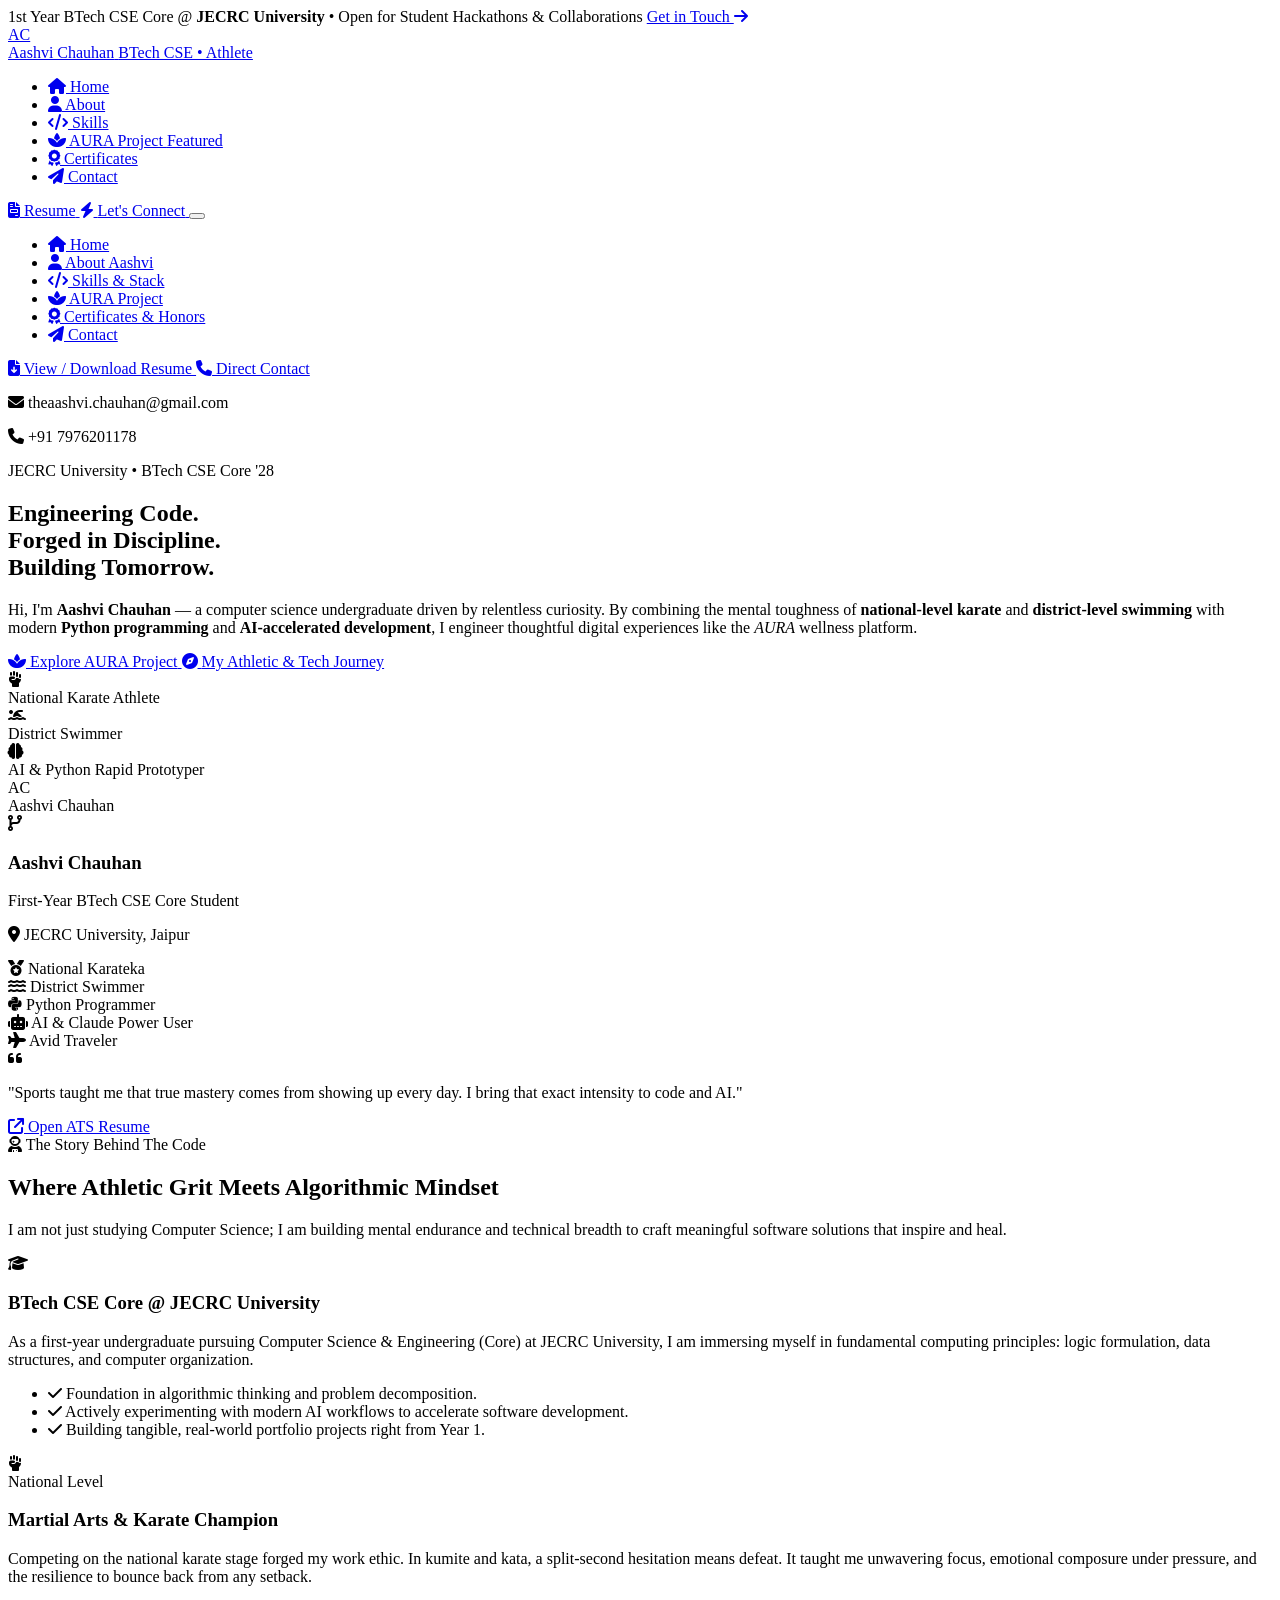
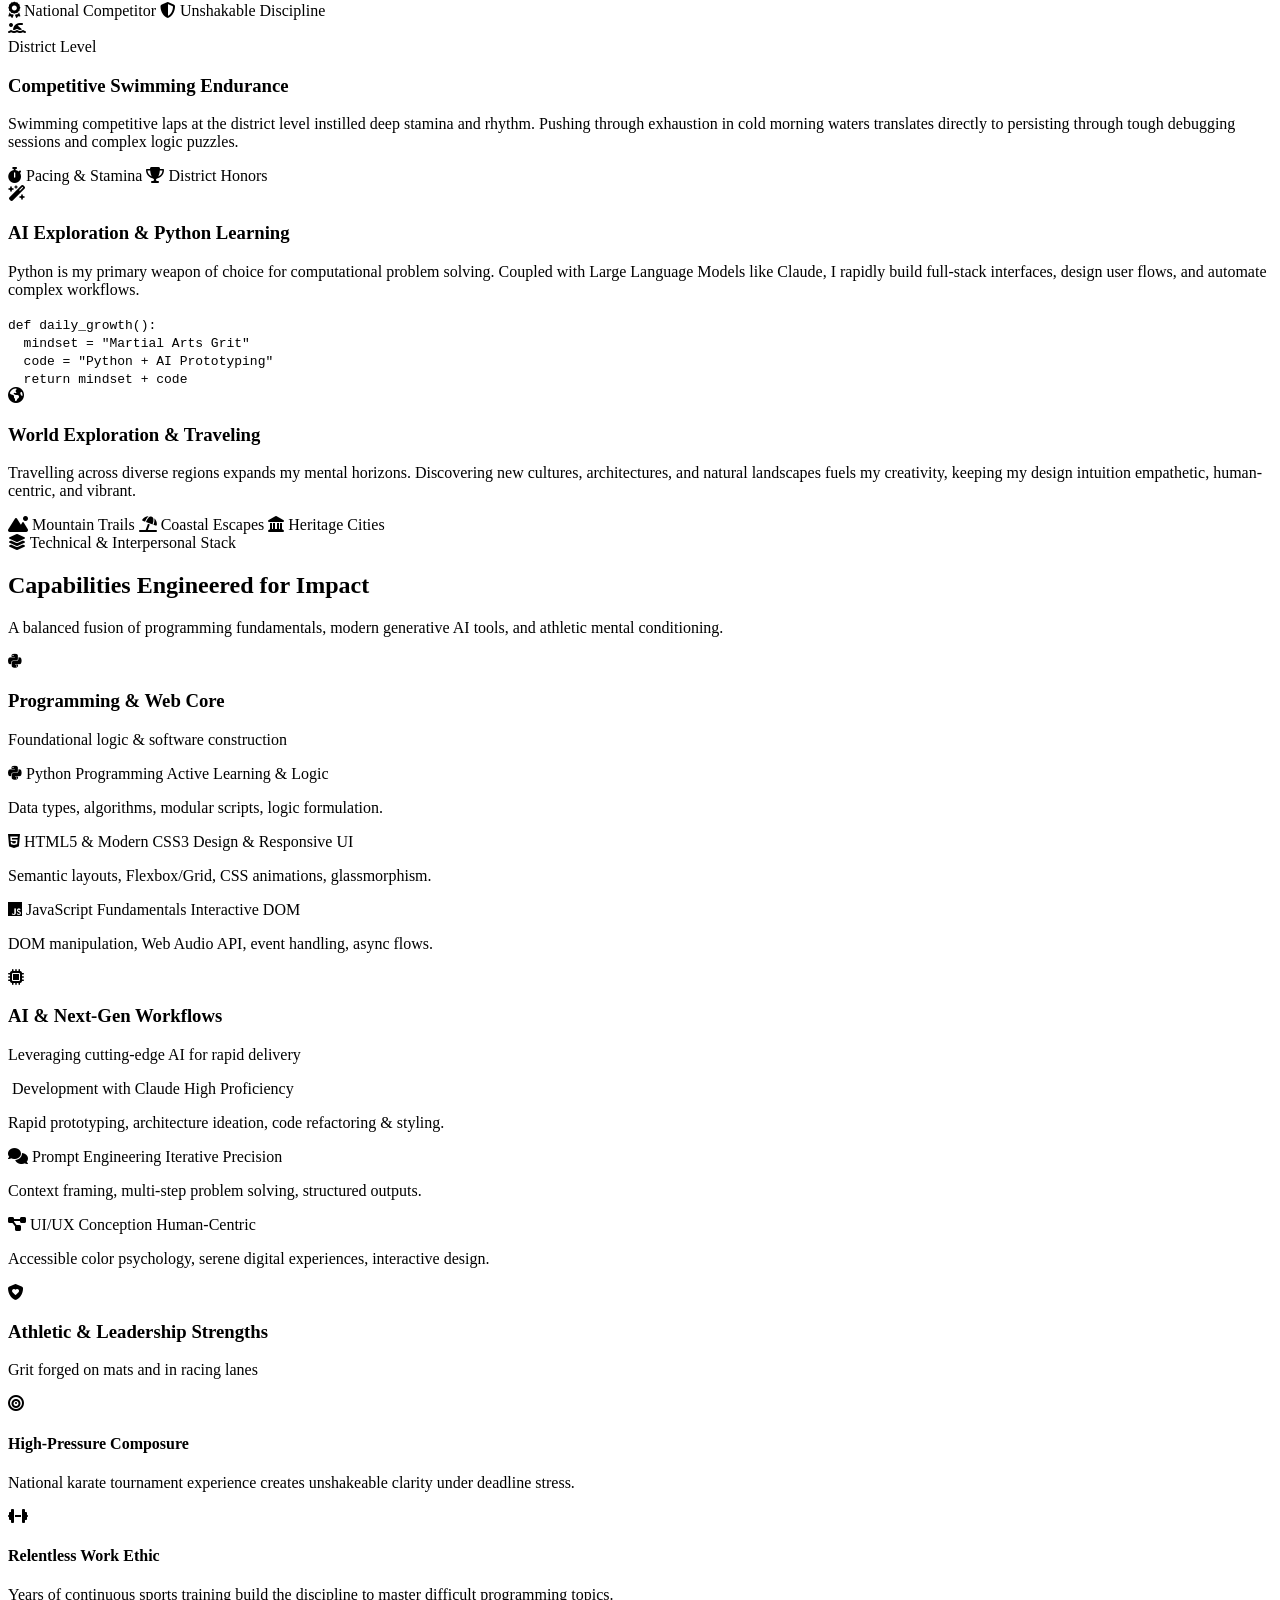
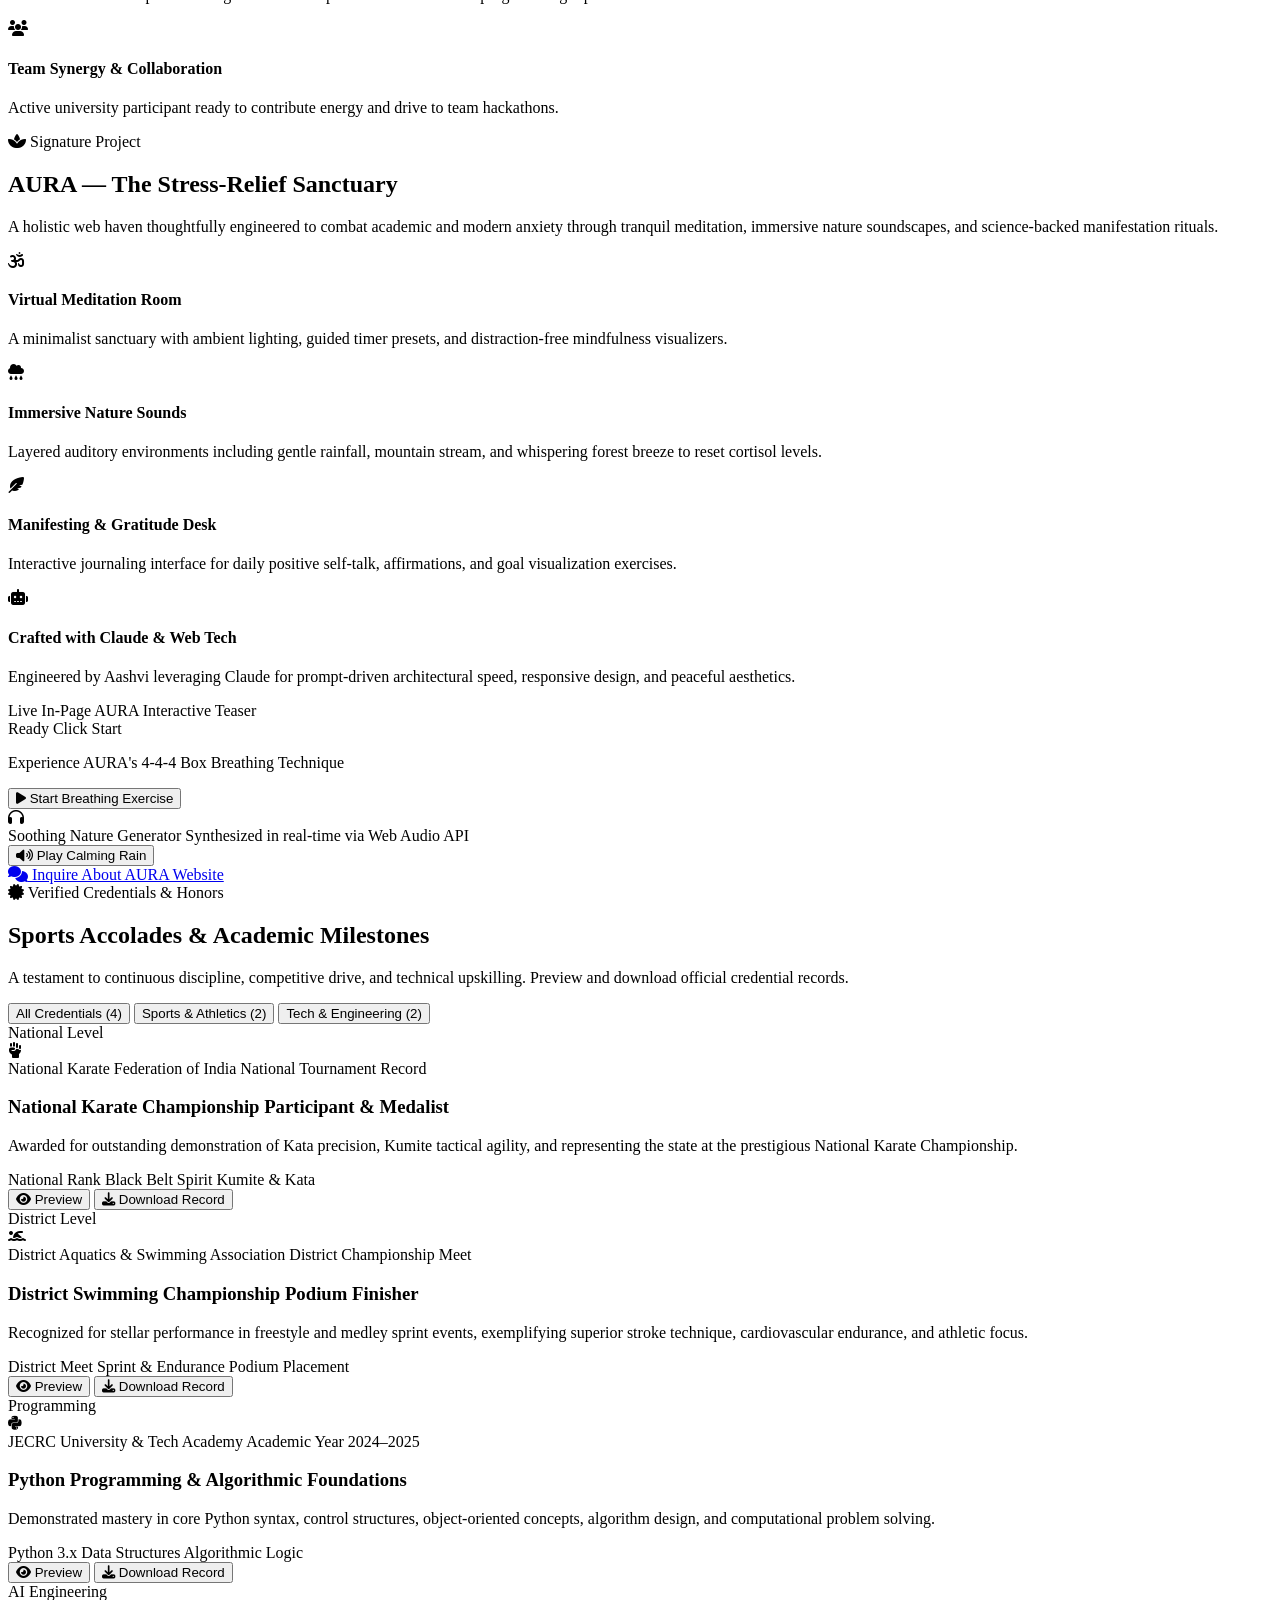
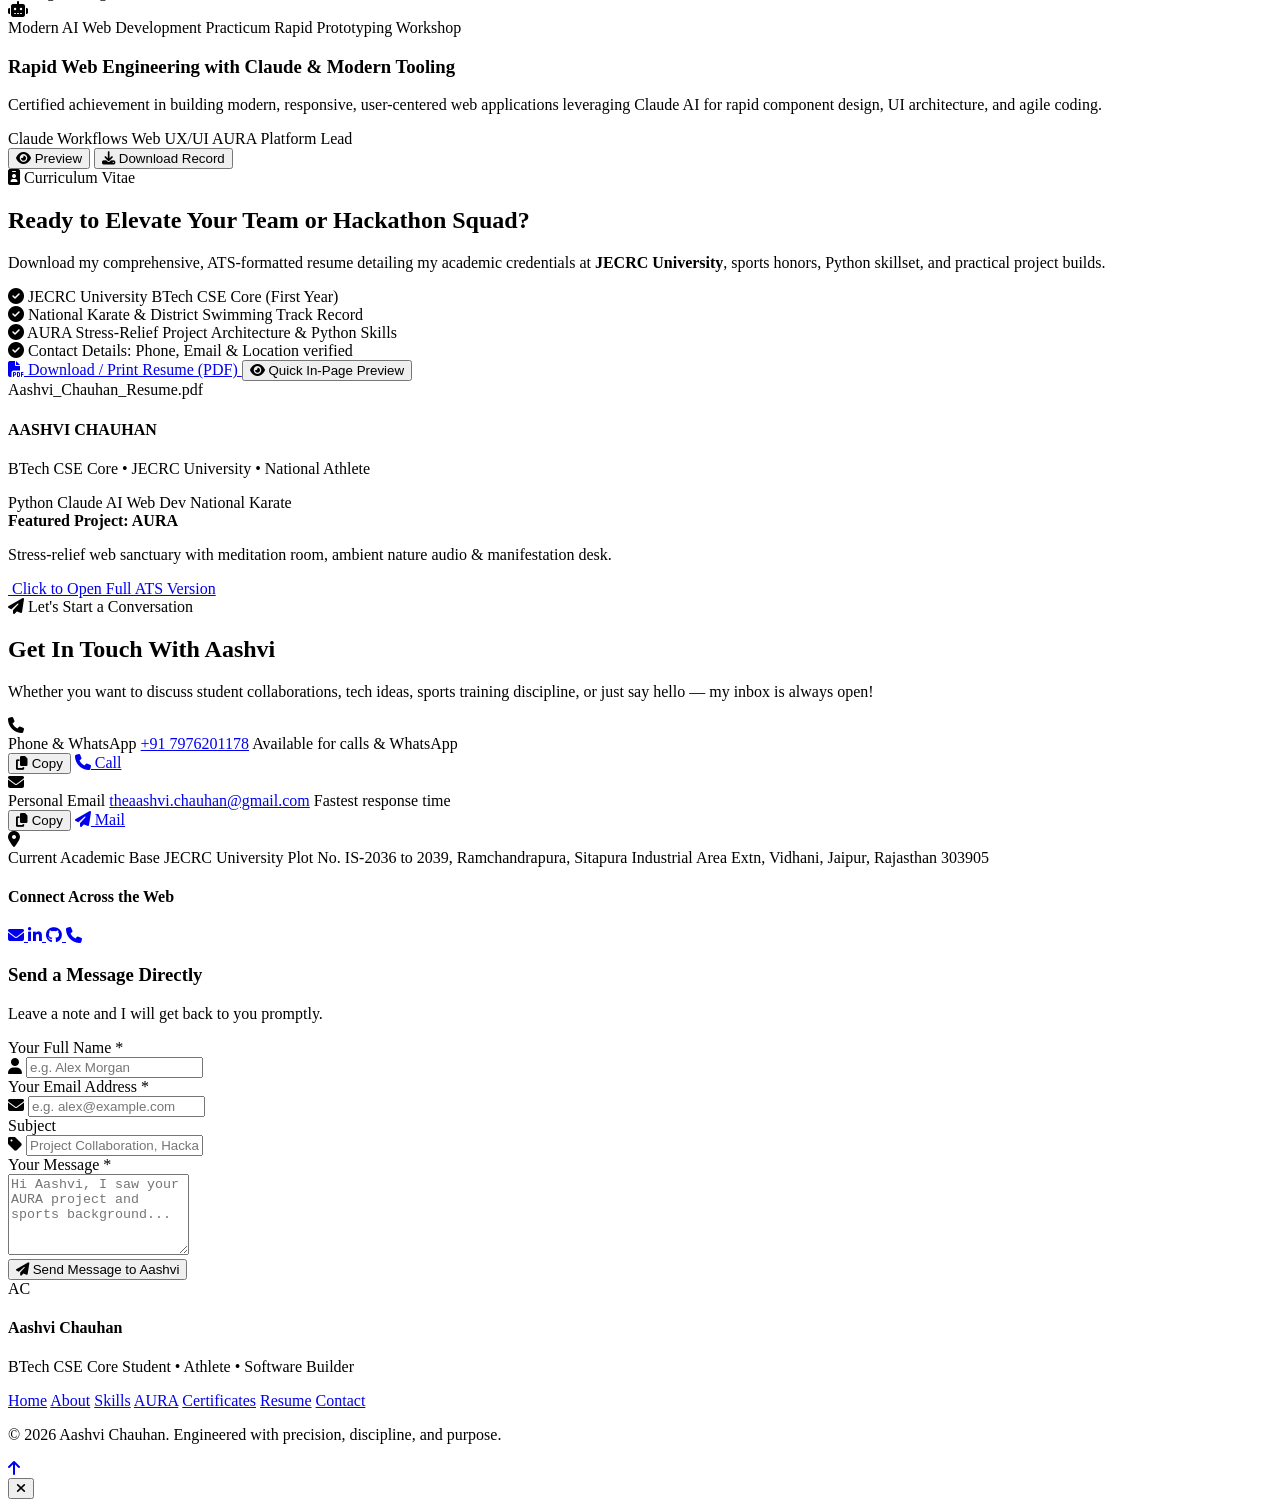
==== index.html @ c5d1a9f4 "Add files via upload" ====
<!DOCTYPE html>
<html lang="en" class="scroll-smooth">
<head>
  <meta charset="UTF-8">
  <meta name="viewport" content="width=device-width, initial-scale=1.0">
  <title>Aashvi Chauhan | BTech CSE Student, Athlete & Software Builder</title>
  <meta name="description" content="Official personal portfolio of Aashvi Chauhan — 1st Year BTech CSE Core student at JECRC University, National Karateka, District Swimmer, and Creator of AURA.">
  
  <!-- Fonts -->
  <link rel="preconnect" href="https://fonts.googleapis.com">
  <link rel="preconnect" href="https://fonts.gstatic.com" crossorigin>
  <link href="https://fonts.googleapis.com/css2?family=Outfit:wght@300;400;500;600;700;800;900&family=Plus+Jakarta+Sans:wght@300;400;500;600;700;800&family=JetBrains+Mono:wght@400;500;600&display=swap" rel="stylesheet">
  
  <!-- FontAwesome Icons -->
  <link rel="stylesheet" href="https://cdnjs.cloudflare.com/ajax/libs/font-awesome/6.5.1/css/all.min.css" integrity="sha512-DTOQO9RWCH3ppGqcWaEA1BIZOC6xxalwEsw9c2QQeAIftl+Vegovlnee1c9QX4TctnWMn13TZye+giMm8e2LwA==" crossorigin="anonymous" referrerpolicy="no-referrer" />
  
  <!-- Stylesheet -->
  <link rel="stylesheet" href="styles.css">
</head>
<body class="dark-theme">
  <!-- Toast Notification Container -->
  <div id="toast-container" class="toast-container" aria-live="polite"></div>

  <!-- Background Ambient Glow Elements -->
  <div class="glow-orb orb-1"></div>
  <div class="glow-orb orb-2"></div>
  <div class="glow-orb orb-3"></div>

  <!-- Top Announcement / Status Bar -->
  <div class="status-ribbon">
    <div class="container ribbon-content">
      <span class="pulse-dot"></span>
      <span>1st Year BTech CSE Core @ <strong>JECRC University</strong> &bull; Open for Student Hackathons & Collaborations</span>
      <a href="#contact" class="ribbon-link">Get in Touch <i class="fa-solid fa-arrow-right"></i></a>
    </div>
  </div>

  <!-- Navigation -->
  <header id="main-header" class="site-header">
    <div class="container header-container">
      <a href="#home" class="brand-logo" aria-label="Aashvi Chauhan Portfolio Home">
        <div class="monogram-badge">AC</div>
        <div class="brand-info">
          <span class="brand-name">Aashvi Chauhan</span>
          <span class="brand-tag">BTech CSE &bull; Athlete</span>
        </div>
      </a>

      <!-- Desktop Navigation Links -->
      <nav class="desktop-nav" aria-label="Main Navigation">
        <ul class="nav-links">
          <li><a href="#home" class="nav-item active"><i class="fa-solid fa-house"></i> Home</a></li>
          <li><a href="#about" class="nav-item"><i class="fa-solid fa-user"></i> About</a></li>
          <li><a href="#skills" class="nav-item"><i class="fa-solid fa-code"></i> Skills</a></li>
          <li><a href="#aura-project" class="nav-item badge-parent"><i class="fa-solid fa-spa"></i> AURA Project <span class="hot-badge">Featured</span></a></li>
          <li><a href="#certificates" class="nav-item"><i class="fa-solid fa-award"></i> Certificates</a></li>
          <li><a href="#contact" class="nav-item"><i class="fa-solid fa-paper-plane"></i> Contact</a></li>
        </ul>
      </nav>

      <!-- Header Action CTAs -->
      <div class="header-actions">
        <a href="resume.html" target="_blank" class="btn btn-secondary-sm" id="nav-view-resume">
          <i class="fa-solid fa-file-invoice"></i>
          <span>Resume</span>
        </a>
        <a href="#contact" class="btn btn-primary-sm">
          <i class="fa-solid fa-bolt"></i>
          <span>Let's Connect</span>
        </a>

        <!-- Mobile Menu Toggle Button -->
        <button id="mobile-menu-toggle" class="mobile-toggle" aria-label="Toggle navigation menu" aria-expanded="false">
          <span class="bar"></span>
          <span class="bar"></span>
          <span class="bar"></span>
        </button>
      </div>
    </div>

    <!-- Mobile Drawer Nav -->
    <div id="mobile-drawer" class="mobile-drawer">
      <div class="drawer-content">
        <ul class="drawer-nav-links">
          <li><a href="#home" class="drawer-item"><i class="fa-solid fa-house"></i> Home</a></li>
          <li><a href="#about" class="drawer-item"><i class="fa-solid fa-user"></i> About Aashvi</a></li>
          <li><a href="#skills" class="drawer-item"><i class="fa-solid fa-code"></i> Skills & Stack</a></li>
          <li><a href="#aura-project" class="drawer-item"><i class="fa-solid fa-spa"></i> AURA Project</a></li>
          <li><a href="#certificates" class="drawer-item"><i class="fa-solid fa-award"></i> Certificates & Honors</a></li>
          <li><a href="#contact" class="drawer-item"><i class="fa-solid fa-paper-plane"></i> Contact</a></li>
        </ul>
        <div class="drawer-ctas">
          <a href="resume.html" target="_blank" class="btn btn-secondary w-full">
            <i class="fa-solid fa-file-arrow-down"></i> View / Download Resume
          </a>
          <a href="#contact" class="btn btn-primary w-full drawer-close-trigger">
            <i class="fa-solid fa-phone"></i> Direct Contact
          </a>
        </div>
        <div class="drawer-contact-info">
          <p><i class="fa-solid fa-envelope"></i> theaashvi.chauhan@gmail.com</p>
          <p><i class="fa-solid fa-phone"></i> +91 7976201178</p>
        </div>
      </div>
    </div>
  </header>

  <!-- Main Content -->
  <main>
    <!-- HERO SECTION -->
    <section id="home" class="hero-section">
      <div class="container hero-grid">
        <!-- Hero Text Column -->
        <div class="hero-content">
          <div class="badge-pill hero-pill">
            <span class="badge-dot"></span>
            <span>JECRC University &bull; BTech CSE Core '28</span>
          </div>

          <h1 class="hero-title">
            Engineering Code.<br>
            <span class="gradient-text">Forged in Discipline.</span><br>
            Building Tomorrow.
          </h1>

          <p class="hero-description">
            Hi, I'm <strong class="text-highlight">Aashvi Chauhan</strong> — a computer science undergraduate driven by relentless curiosity. By combining the mental toughness of <strong>national-level karate</strong> and <strong>district-level swimming</strong> with modern <strong>Python programming</strong> and <strong>AI-accelerated development</strong>, I engineer thoughtful digital experiences like the <em>AURA</em> wellness platform.
          </p>

          <div class="hero-buttons">
            <a href="#aura-project" class="btn btn-primary btn-lg">
              <i class="fa-solid fa-spa"></i>
              <span>Explore AURA Project</span>
            </a>
            <a href="#about" class="btn btn-secondary btn-lg">
              <i class="fa-solid fa-compass"></i>
              <span>My Athletic & Tech Journey</span>
            </a>
          </div>

          <!-- Hero Highlights / Key Stats -->
          <div class="hero-stats-row">
            <div class="hero-stat-card">
              <div class="stat-icon karate-icon"><i class="fa-solid fa-hand-fist"></i></div>
              <div class="stat-text">
                <span class="stat-number">National</span>
                <span class="stat-label">Karate Athlete</span>
              </div>
            </div>

            <div class="hero-stat-card">
              <div class="stat-icon swim-icon"><i class="fa-solid fa-person-swimming"></i></div>
              <div class="stat-text">
                <span class="stat-number">District</span>
                <span class="stat-label">Swimmer</span>
              </div>
            </div>

            <div class="hero-stat-card">
              <div class="stat-icon code-icon"><i class="fa-solid fa-brain"></i></div>
              <div class="stat-text">
                <span class="stat-number">AI & Python</span>
                <span class="stat-label">Rapid Prototyper</span>
              </div>
            </div>
          </div>
        </div>

        <!-- Hero Visual Bento Card -->
        <div class="hero-visual">
          <div class="profile-card glass-panel">
            <div class="card-glow-top"></div>
            
            <div class="avatar-wrapper">
              <div class="avatar-ring">
                <!-- High-styled Avatar Representation -->
                <div class="avatar-inner">
                  <div class="avatar-monogram">AC</div>
                  <div class="avatar-sub">Aashvi Chauhan</div>
                </div>
              </div>
              <div class="active-badge" title="Actively Learning & Building">
                <i class="fa-solid fa-code-branch"></i>
              </div>
            </div>

            <div class="profile-meta text-center">
              <h3 class="profile-name">Aashvi Chauhan</h3>
              <p class="profile-role">First-Year BTech CSE Core Student</p>
              <p class="profile-location"><i class="fa-solid fa-location-dot"></i> JECRC University, Jaipur</p>
            </div>

            <div class="divider"></div>

            <!-- Bento Chips -->
            <div class="profile-chips">
              <div class="chip chip-sports"><i class="fa-solid fa-medal"></i> National Karateka</div>
              <div class="chip chip-swim"><i class="fa-solid fa-water"></i> District Swimmer</div>
              <div class="chip chip-tech"><i class="fa-brands fa-python"></i> Python Programmer</div>
              <div class="chip chip-ai"><i class="fa-solid fa-robot"></i> AI & Claude Power User</div>
              <div class="chip chip-travel"><i class="fa-solid fa-plane"></i> Avid Traveler</div>
            </div>

            <div class="profile-quote-card">
              <i class="fa-solid fa-quote-left quote-icon"></i>
              <p>"Sports taught me that true mastery comes from showing up every day. I bring that exact intensity to code and AI."</p>
            </div>

            <div class="profile-footer-actions">
              <a href="resume.html" target="_blank" class="btn btn-outline-sm w-full">
                <i class="fa-solid fa-arrow-up-right-from-square"></i> Open ATS Resume
              </a>
            </div>
          </div>
        </div>
      </div>
    </section>

    <!-- ABOUT SECTION -->
    <section id="about" class="about-section">
      <div class="container">
        <div class="section-header text-center">
          <div class="badge-pill"><i class="fa-solid fa-user-astronaut"></i> The Story Behind The Code</div>
          <h2 class="section-title">Where Athletic Grit Meets <span class="gradient-text">Algorithmic Mindset</span></h2>
          <p class="section-subtitle">
            I am not just studying Computer Science; I am building mental endurance and technical breadth to craft meaningful software solutions that inspire and heal.
          </p>
        </div>

        <div class="about-bento-grid">
          <!-- Card 1: The Scholar & Engineer -->
          <div class="bento-card glass-panel bento-engineer">
            <div class="bento-icon-box">
              <i class="fa-solid fa-graduation-cap"></i>
            </div>
            <h3>BTech CSE Core @ JECRC University</h3>
            <p>
              As a first-year undergraduate pursuing Computer Science & Engineering (Core) at JECRC University, I am immersing myself in fundamental computing principles: logic formulation, data structures, and computer organization.
            </p>
            <ul class="about-bullet-list">
              <li><i class="fa-solid fa-check"></i> Foundation in algorithmic thinking and problem decomposition.</li>
              <li><i class="fa-solid fa-check"></i> Actively experimenting with modern AI workflows to accelerate software development.</li>
              <li><i class="fa-solid fa-check"></i> Building tangible, real-world portfolio projects right from Year 1.</li>
            </ul>
          </div>

          <!-- Card 2: The National Karateka -->
          <div class="bento-card glass-panel bento-sports">
            <div class="bento-icon-box karate-accent">
              <i class="fa-solid fa-hand-fist"></i>
            </div>
            <div class="bento-badge-tag">National Level</div>
            <h3>Martial Arts & Karate Champion</h3>
            <p>
              Competing on the national karate stage forged my work ethic. In kumite and kata, a split-second hesitation means defeat. It taught me unwavering focus, emotional composure under pressure, and the resilience to bounce back from any setback.
            </p>
            <div class="stat-pill-row">
              <span class="stat-badge"><i class="fa-solid fa-award"></i> National Competitor</span>
              <span class="stat-badge"><i class="fa-solid fa-shield-halved"></i> Unshakable Discipline</span>
            </div>
          </div>

          <!-- Card 3: The Competitive Swimmer -->
          <div class="bento-card glass-panel bento-swim">
            <div class="bento-icon-box swim-accent">
              <i class="fa-solid fa-person-swimming"></i>
            </div>
            <div class="bento-badge-tag">District Level</div>
            <h3>Competitive Swimming Endurance</h3>
            <p>
              Swimming competitive laps at the district level instilled deep stamina and rhythm. Pushing through exhaustion in cold morning waters translates directly to persisting through tough debugging sessions and complex logic puzzles.
            </p>
            <div class="stat-pill-row">
              <span class="stat-badge"><i class="fa-solid fa-stopwatch"></i> Pacing & Stamina</span>
              <span class="stat-badge"><i class="fa-solid fa-trophy"></i> District Honors</span>
            </div>
          </div>

          <!-- Card 4: Passion for AI & Python -->
          <div class="bento-card glass-panel bento-ai">
            <div class="bento-icon-box ai-accent">
              <i class="fa-solid fa-wand-magic-sparkles"></i>
            </div>
            <h3>AI Exploration & Python Learning</h3>
            <p>
              Python is my primary weapon of choice for computational problem solving. Coupled with Large Language Models like Claude, I rapidly build full-stack interfaces, design user flows, and automate complex workflows.
            </p>
            <div class="code-snippet-preview">
              <code><span class="code-keyword">def</span> <span class="code-func">daily_growth</span>():<br>&nbsp;&nbsp;mindset = <span class="code-str">"Martial Arts Grit"</span><br>&nbsp;&nbsp;code = <span class="code-str">"Python + AI Prototyping"</span><br>&nbsp;&nbsp;<span class="code-keyword">return</span> mindset + code</code>
            </div>
          </div>

          <!-- Card 5: World Exploration & Traveling -->
          <div class="bento-card glass-panel bento-travel">
            <div class="bento-icon-box travel-accent">
              <i class="fa-solid fa-earth-americas"></i>
            </div>
            <h3>World Exploration & Traveling</h3>
            <p>
              Travelling across diverse regions expands my mental horizons. Discovering new cultures, architectures, and natural landscapes fuels my creativity, keeping my design intuition empathetic, human-centric, and vibrant.
            </p>
            <div class="travel-tags">
              <span><i class="fa-solid fa-mountain-sun"></i> Mountain Trails</span>
              <span><i class="fa-solid fa-umbrella-beach"></i> Coastal Escapes</span>
              <span><i class="fa-solid fa-landmark"></i> Heritage Cities</span>
            </div>
          </div>
        </div>
      </div>
    </section>

    <!-- SKILLS SECTION -->
    <section id="skills" class="skills-section">
      <div class="container">
        <div class="section-header text-center">
          <div class="badge-pill"><i class="fa-solid fa-layer-group"></i> Technical & Interpersonal Stack</div>
          <h2 class="section-title">Capabilities Engineered for <span class="gradient-text">Impact</span></h2>
          <p class="section-subtitle">A balanced fusion of programming fundamentals, modern generative AI tools, and athletic mental conditioning.</p>
        </div>

        <div class="skills-grid">
          <!-- Skill Category 1: Programming & Web -->
          <div class="skill-category-card glass-panel">
            <div class="category-header">
              <div class="cat-icon"><i class="fa-brands fa-python"></i></div>
              <div>
                <h3>Programming & Web Core</h3>
                <p>Foundational logic & software construction</p>
              </div>
            </div>

            <div class="skill-bars-list">
              <div class="skill-item">
                <div class="skill-info">
                  <span class="skill-name"><i class="fa-brands fa-python text-warning"></i> Python Programming</span>
                  <span class="skill-level">Active Learning & Logic</span>
                </div>
                <div class="skill-bar-track">
                  <div class="skill-bar-fill" style="width: 82%;"></div>
                </div>
                <p class="skill-subtext">Data types, algorithms, modular scripts, logic formulation.</p>
              </div>

              <div class="skill-item">
                <div class="skill-info">
                  <span class="skill-name"><i class="fa-brands fa-html5 text-danger"></i> HTML5 & Modern CSS3</span>
                  <span class="skill-level">Design & Responsive UI</span>
                </div>
                <div class="skill-bar-track">
                  <div class="skill-bar-fill" style="width: 88%;"></div>
                </div>
                <p class="skill-subtext">Semantic layouts, Flexbox/Grid, CSS animations, glassmorphism.</p>
              </div>

              <div class="skill-item">
                <div class="skill-info">
                  <span class="skill-name"><i class="fa-brands fa-js text-warning"></i> JavaScript Fundamentals</span>
                  <span class="skill-level">Interactive DOM</span>
                </div>
                <div class="skill-bar-track">
                  <div class="skill-bar-fill" style="width: 75%;"></div>
                </div>
                <p class="skill-subtext">DOM manipulation, Web Audio API, event handling, async flows.</p>
              </div>
            </div>
          </div>

          <!-- Skill Category 2: AI & Accelerated Development -->
          <div class="skill-category-card glass-panel">
            <div class="category-header">
              <div class="cat-icon"><i class="fa-solid fa-microchip"></i></div>
              <div>
                <h3>AI & Next-Gen Workflows</h3>
                <p>Leveraging cutting-edge AI for rapid delivery</p>
              </div>
            </div>

            <div class="skill-bars-list">
              <div class="skill-item">
                <div class="skill-info">
                  <span class="skill-name"><i class="fa-solid fa-sparkles text-accent"></i> Development with Claude</span>
                  <span class="skill-level">High Proficiency</span>
                </div>
                <div class="skill-bar-track">
                  <div class="skill-bar-fill" style="width: 92%;"></div>
                </div>
                <p class="skill-subtext">Rapid prototyping, architecture ideation, code refactoring & styling.</p>
              </div>

              <div class="skill-item">
                <div class="skill-info">
                  <span class="skill-name"><i class="fa-solid fa-comments text-info"></i> Prompt Engineering</span>
                  <span class="skill-level">Iterative Precision</span>
                </div>
                <div class="skill-bar-track">
                  <div class="skill-bar-fill" style="width: 90%;"></div>
                </div>
                <p class="skill-subtext">Context framing, multi-step problem solving, structured outputs.</p>
              </div>

              <div class="skill-item">
                <div class="skill-info">
                  <span class="skill-name"><i class="fa-solid fa-diagram-project text-success"></i> UI/UX Conception</span>
                  <span class="skill-level">Human-Centric</span>
                </div>
                <div class="skill-bar-track">
                  <div class="skill-bar-fill" style="width: 85%;"></div>
                </div>
                <p class="skill-subtext">Accessible color psychology, serene digital experiences, interactive design.</p>
              </div>
            </div>
          </div>

          <!-- Skill Category 3: Athletic & Executive Mindset -->
          <div class="skill-category-card glass-panel">
            <div class="category-header">
              <div class="cat-icon"><i class="fa-solid fa-shield-heart"></i></div>
              <div>
                <h3>Athletic & Leadership Strengths</h3>
                <p>Grit forged on mats and in racing lanes</p>
              </div>
            </div>

            <div class="strengths-tags-container">
              <div class="strength-card">
                <i class="fa-solid fa-bullseye"></i>
                <div>
                  <h4>High-Pressure Composure</h4>
                  <p>National karate tournament experience creates unshakeable clarity under deadline stress.</p>
                </div>
              </div>

              <div class="strength-card">
                <i class="fa-solid fa-dumbbell"></i>
                <div>
                  <h4>Relentless Work Ethic</h4>
                  <p>Years of continuous sports training build the discipline to master difficult programming topics.</p>
                </div>
              </div>

              <div class="strength-card">
                <i class="fa-solid fa-users"></i>
                <div>
                  <h4>Team Synergy & Collaboration</h4>
                  <p>Active university participant ready to contribute energy and drive to team hackathons.</p>
                </div>
              </div>
            </div>
          </div>
        </div>
      </div>
    </section>

    <!-- FEATURED PROJECT: AURA STRESS RELIEF SECTION -->
    <section id="aura-project" class="project-spotlight-section">
      <div class="container">
        <div class="spotlight-banner glass-panel">
          <div class="spotlight-header">
            <div class="badge-pill aura-pill"><i class="fa-solid fa-spa"></i> Signature Project</div>
            <h2 class="spotlight-title">AURA &mdash; The Stress-Relief Sanctuary</h2>
            <p class="spotlight-tagline">
              A holistic web haven thoughtfully engineered to combat academic and modern anxiety through tranquil meditation, immersive nature soundscapes, and science-backed manifestation rituals.
            </p>
          </div>

          <div class="aura-architecture-grid">
            <!-- Feature Column: Modules -->
            <div class="aura-features-list">
              <div class="aura-feature-item">
                <div class="af-icon"><i class="fa-solid fa-om"></i></div>
                <div class="af-content">
                  <h4>Virtual Meditation Room</h4>
                  <p>A minimalist sanctuary with ambient lighting, guided timer presets, and distraction-free mindfulness visualizers.</p>
                </div>
              </div>

              <div class="aura-feature-item">
                <div class="af-icon"><i class="fa-solid fa-cloud-rain"></i></div>
                <div class="af-content">
                  <h4>Immersive Nature Sounds</h4>
                  <p>Layered auditory environments including gentle rainfall, mountain stream, and whispering forest breeze to reset cortisol levels.</p>
                </div>
              </div>

              <div class="aura-feature-item">
                <div class="af-icon"><i class="fa-solid fa-feather-pointed"></i></div>
                <div class="af-content">
                  <h4>Manifesting & Gratitude Desk</h4>
                  <p>Interactive journaling interface for daily positive self-talk, affirmations, and goal visualization exercises.</p>
                </div>
              </div>

              <div class="aura-feature-item">
                <div class="af-icon"><i class="fa-solid fa-robot"></i></div>
                <div class="af-content">
                  <h4>Crafted with Claude & Web Tech</h4>
                  <p>Engineered by Aashvi leveraging Claude for prompt-driven architectural speed, responsive design, and peaceful aesthetics.</p>
                </div>
              </div>
            </div>

            <!-- Interactive In-Browser AURA Experience Widget -->
            <div class="aura-interactive-widget glass-panel">
              <div class="widget-header">
                <span class="widget-dot"></span>
                <span>Live In-Page AURA Interactive Teaser</span>
              </div>

              <div class="breathing-guide-container">
                <div id="breathing-bubble" class="breathing-bubble">
                  <div class="bubble-inner">
                    <span id="breathing-status" class="breathing-status">Ready</span>
                    <span id="breathing-timer" class="breathing-timer">Click Start</span>
                  </div>
                </div>
                <p id="breathing-prompt" class="breathing-prompt">Experience AURA's 4-4-4 Box Breathing Technique</p>

                <div class="breathing-controls">
                  <button id="start-breath-btn" class="btn btn-primary-sm">
                    <i class="fa-solid fa-play"></i> Start Breathing Exercise
                  </button>
                  <button id="stop-breath-btn" class="btn btn-outline-sm" style="display: none;">
                    <i class="fa-solid fa-stop"></i> Pause
                  </button>
                </div>
              </div>

              <div class="sound-player-compact">
                <div class="sound-info">
                  <i class="fa-solid fa-headphones text-accent"></i>
                  <div>
                    <span class="sound-title">Soothing Nature Generator</span>
                    <span class="sound-desc">Synthesized in real-time via Web Audio API</span>
                  </div>
                </div>
                <div class="sound-controls">
                  <button id="ambient-audio-toggle" class="btn btn-secondary-sm" aria-label="Play/Pause Ambient Nature Sound">
                    <i class="fa-solid fa-volume-high" id="audio-btn-icon"></i>
                    <span id="audio-btn-text">Play Calming Rain</span>
                  </button>
                </div>
              </div>

              <div class="aura-cta-box">
                <a href="#contact" class="btn btn-primary w-full">
                  <i class="fa-solid fa-comments"></i> Inquire About AURA Website
                </a>
              </div>
            </div>
          </div>
        </div>
      </div>
    </section>

    <!-- CERTIFICATES & HONORS SECTION -->
    <section id="certificates" class="certificates-section">
      <div class="container">
        <div class="section-header text-center">
          <div class="badge-pill"><i class="fa-solid fa-certificate"></i> Verified Credentials & Honors</div>
          <h2 class="section-title">Sports Accolades & <span class="gradient-text">Academic Milestones</span></h2>
          <p class="section-subtitle">
            A testament to continuous discipline, competitive drive, and technical upskilling. Preview and download official credential records.
          </p>
        </div>

        <!-- Filter Controls -->
        <div class="cert-filter-bar">
          <button class="cert-filter-btn active" data-filter="all">All Credentials (4)</button>
          <button class="cert-filter-btn" data-filter="sports">Sports & Athletics (2)</button>
          <button class="cert-filter-btn" data-filter="tech">Tech & Engineering (2)</button>
        </div>

        <!-- Certificates Grid -->
        <div class="certificates-grid">
          <!-- Cert 1: National Karate -->
          <div class="cert-card glass-panel" data-category="sports">
            <div class="cert-ribbon sports-ribbon">National Level</div>
            <div class="cert-header">
              <div class="cert-icon-wrap sports-badge">
                <i class="fa-solid fa-hand-fist"></i>
              </div>
              <div class="cert-meta">
                <span class="cert-org">National Karate Federation of India</span>
                <span class="cert-date">National Tournament Record</span>
              </div>
            </div>
            <h3 class="cert-title">National Karate Championship Participant & Medalist</h3>
            <p class="cert-desc">
              Awarded for outstanding demonstration of Kata precision, Kumite tactical agility, and representing the state at the prestigious National Karate Championship.
            </p>
            <div class="cert-tags">
              <span>National Rank</span>
              <span>Black Belt Spirit</span>
              <span>Kumite & Kata</span>
            </div>
            <div class="cert-actions">
              <button class="btn btn-secondary-sm view-cert-btn" data-cert="karate">
                <i class="fa-solid fa-eye"></i> Preview
              </button>
              <button class="btn btn-primary-sm download-cert-btn" data-cert="karate">
                <i class="fa-solid fa-download"></i> Download Record
              </button>
            </div>
          </div>

          <!-- Cert 2: District Swimming -->
          <div class="cert-card glass-panel" data-category="sports">
            <div class="cert-ribbon swim-ribbon">District Level</div>
            <div class="cert-header">
              <div class="cert-icon-wrap swim-badge">
                <i class="fa-solid fa-person-swimming"></i>
              </div>
              <div class="cert-meta">
                <span class="cert-org">District Aquatics & Swimming Association</span>
                <span class="cert-date">District Championship Meet</span>
              </div>
            </div>
            <h3 class="cert-title">District Swimming Championship Podium Finisher</h3>
            <p class="cert-desc">
              Recognized for stellar performance in freestyle and medley sprint events, exemplifying superior stroke technique, cardiovascular endurance, and athletic focus.
            </p>
            <div class="cert-tags">
              <span>District Meet</span>
              <span>Sprint & Endurance</span>
              <span>Podium Placement</span>
            </div>
            <div class="cert-actions">
              <button class="btn btn-secondary-sm view-cert-btn" data-cert="swimming">
                <i class="fa-solid fa-eye"></i> Preview
              </button>
              <button class="btn btn-primary-sm download-cert-btn" data-cert="swimming">
                <i class="fa-solid fa-download"></i> Download Record
              </button>
            </div>
          </div>

          <!-- Cert 3: Python Programming -->
          <div class="cert-card glass-panel" data-category="tech">
            <div class="cert-ribbon tech-ribbon">Programming</div>
            <div class="cert-header">
              <div class="cert-icon-wrap tech-badge">
                <i class="fa-brands fa-python"></i>
              </div>
              <div class="cert-meta">
                <span class="cert-org">JECRC University & Tech Academy</span>
                <span class="cert-date">Academic Year 2024–2025</span>
              </div>
            </div>
            <h3 class="cert-title">Python Programming & Algorithmic Foundations</h3>
            <p class="cert-desc">
              Demonstrated mastery in core Python syntax, control structures, object-oriented concepts, algorithm design, and computational problem solving.
            </p>
            <div class="cert-tags">
              <span>Python 3.x</span>
              <span>Data Structures</span>
              <span>Algorithmic Logic</span>
            </div>
            <div class="cert-actions">
              <button class="btn btn-secondary-sm view-cert-btn" data-cert="python">
                <i class="fa-solid fa-eye"></i> Preview
              </button>
              <button class="btn btn-primary-sm download-cert-btn" data-cert="python">
                <i class="fa-solid fa-download"></i> Download Record
              </button>
            </div>
          </div>

          <!-- Cert 4: AI & Web Development with Claude -->
          <div class="cert-card glass-panel" data-category="tech">
            <div class="cert-ribbon ai-ribbon">AI Engineering</div>
            <div class="cert-header">
              <div class="cert-icon-wrap ai-badge">
                <i class="fa-solid fa-robot"></i>
              </div>
              <div class="cert-meta">
                <span class="cert-org">Modern AI Web Development Practicum</span>
                <span class="cert-date">Rapid Prototyping Workshop</span>
              </div>
            </div>
            <h3 class="cert-title">Rapid Web Engineering with Claude & Modern Tooling</h3>
            <p class="cert-desc">
              Certified achievement in building modern, responsive, user-centered web applications leveraging Claude AI for rapid component design, UI architecture, and agile coding.
            </p>
            <div class="cert-tags">
              <span>Claude Workflows</span>
              <span>Web UX/UI</span>
              <span>AURA Platform Lead</span>
            </div>
            <div class="cert-actions">
              <button class="btn btn-secondary-sm view-cert-btn" data-cert="ai-web">
                <i class="fa-solid fa-eye"></i> Preview
              </button>
              <button class="btn btn-primary-sm download-cert-btn" data-cert="ai-web">
                <i class="fa-solid fa-download"></i> Download Record
              </button>
            </div>
          </div>
        </div>
      </div>
    </section>

    <!-- RESUME SHOWCASE SECTION -->
    <section id="resume-section" class="resume-section">
      <div class="container">
        <div class="resume-banner glass-panel">
          <div class="resume-grid">
            <div class="resume-info">
              <div class="badge-pill"><i class="fa-solid fa-id-badge"></i> Curriculum Vitae</div>
              <h2>Ready to Elevate Your Team or Hackathon Squad?</h2>
              <p>
                Download my comprehensive, ATS-formatted resume detailing my academic credentials at <strong>JECRC University</strong>, sports honors, Python skillset, and practical project builds.
              </p>
              
              <div class="resume-feature-points">
                <div class="point-item"><i class="fa-solid fa-circle-check"></i> JECRC University BTech CSE Core (First Year)</div>
                <div class="point-item"><i class="fa-solid fa-circle-check"></i> National Karate & District Swimming Track Record</div>
                <div class="point-item"><i class="fa-solid fa-circle-check"></i> AURA Stress-Relief Project Architecture & Python Skills</div>
                <div class="point-item"><i class="fa-solid fa-circle-check"></i> Contact Details: Phone, Email & Location verified</div>
              </div>

              <div class="resume-cta-group">
                <a href="resume.html" target="_blank" class="btn btn-primary btn-lg">
                  <i class="fa-solid fa-file-pdf"></i> Download / Print Resume (PDF)
                </a>
                <button id="quick-preview-resume-btn" class="btn btn-secondary btn-lg">
                  <i class="fa-solid fa-eye"></i> Quick In-Page Preview
                </button>
              </div>
            </div>

            <!-- Visual Resume Snapshot Card -->
            <div class="resume-preview-card">
              <div class="mockup-header">
                <div class="mockup-dots">
                  <span></span><span></span><span></span>
                </div>
                <span class="mockup-title">Aashvi_Chauhan_Resume.pdf</span>
              </div>
              <div class="mockup-body">
                <div class="mockup-hero">
                  <h4>AASHVI CHAUHAN</h4>
                  <p class="mockup-subtitle">BTech CSE Core &bull; JECRC University &bull; National Athlete</p>
                </div>
                <div class="mockup-row">
                  <span class="mockup-badge">Python</span>
                  <span class="mockup-badge">Claude AI</span>
                  <span class="mockup-badge">Web Dev</span>
                  <span class="mockup-badge">National Karate</span>
                </div>
                <div class="mockup-line-group">
                  <div class="mockup-line w-90"></div>
                  <div class="mockup-line w-75"></div>
                  <div class="mockup-line w-85"></div>
                  <div class="mockup-line w-60"></div>
                </div>
                <div class="mockup-highlight-box">
                  <strong>Featured Project: AURA</strong>
                  <p>Stress-relief web sanctuary with meditation room, ambient nature audio & manifestation desk.</p>
                </div>
                <a href="resume.html" target="_blank" class="mockup-download-btn">
                  <i class="fa-solid fa-arrow-down-to-bracket"></i> Click to Open Full ATS Version
                </a>
              </div>
            </div>
          </div>
        </div>
      </div>
    </section>

    <!-- CONTACT SECTION -->
    <section id="contact" class="contact-section">
      <div class="container">
        <div class="section-header text-center">
          <div class="badge-pill"><i class="fa-solid fa-paper-plane"></i> Let's Start a Conversation</div>
          <h2 class="section-title">Get In Touch With <span class="gradient-text">Aashvi</span></h2>
          <p class="section-subtitle">
            Whether you want to discuss student collaborations, tech ideas, sports training discipline, or just say hello — my inbox is always open!
          </p>
        </div>

        <div class="contact-grid">
          <!-- Direct Details Column -->
          <div class="contact-details-col">
            <!-- Card: Phone -->
            <div class="contact-card glass-panel">
              <div class="contact-icon-bubble">
                <i class="fa-solid fa-phone"></i>
              </div>
              <div class="contact-card-text">
                <span class="contact-label">Phone & WhatsApp</span>
                <a href="tel:+917976201178" class="contact-value" id="phone-link">+91 7976201178</a>
                <span class="contact-hint">Available for calls & WhatsApp</span>
              </div>
              <div class="contact-action-btn-group">
                <button class="btn btn-secondary-sm copy-btn" data-copy="7976201178" title="Copy phone number">
                  <i class="fa-solid fa-copy"></i> Copy
                </button>
                <a href="tel:+917976201178" class="btn btn-primary-sm" title="Call directly">
                  <i class="fa-solid fa-phone"></i> Call
                </a>
              </div>
            </div>

            <!-- Card: Email -->
            <div class="contact-card glass-panel">
              <div class="contact-icon-bubble email-bubble">
                <i class="fa-solid fa-envelope"></i>
              </div>
              <div class="contact-card-text">
                <span class="contact-label">Personal Email</span>
                <a href="mailto:theaashvi.chauhan@gmail.com" class="contact-value" id="email-link">theaashvi.chauhan@gmail.com</a>
                <span class="contact-hint">Fastest response time</span>
              </div>
              <div class="contact-action-btn-group">
                <button class="btn btn-secondary-sm copy-btn" data-copy="theaashvi.chauhan@gmail.com" title="Copy email address">
                  <i class="fa-solid fa-copy"></i> Copy
                </button>
                <a href="mailto:theaashvi.chauhan@gmail.com" class="btn btn-primary-sm" title="Open mail client">
                  <i class="fa-solid fa-paper-plane"></i> Mail
                </a>
              </div>
            </div>

            <!-- Card: Academic Location -->
            <div class="contact-card glass-panel">
              <div class="contact-icon-bubble location-bubble">
                <i class="fa-solid fa-location-dot"></i>
              </div>
              <div class="contact-card-text">
                <span class="contact-label">Current Academic Base</span>
                <span class="contact-value-static">JECRC University</span>
                <span class="contact-hint">Plot No. IS-2036 to 2039, Ramchandrapura, Sitapura Industrial Area Extn, Vidhani, Jaipur, Rajasthan 303905</span>
              </div>
            </div>

            <!-- Social Quick Links -->
            <div class="social-links-panel glass-panel">
              <h4>Connect Across the Web</h4>
              <div class="social-icon-row">
                <a href="mailto:theaashvi.chauhan@gmail.com" class="social-btn" title="Email Aashvi">
                  <i class="fa-solid fa-envelope"></i>
                </a>
                <a href="https://linkedin.com" target="_blank" rel="noopener noreferrer" class="social-btn" title="LinkedIn Profile">
                  <i class="fa-brands fa-linkedin-in"></i>
                </a>
                <a href="https://github.com" target="_blank" rel="noopener noreferrer" class="social-btn" title="GitHub Profile">
                  <i class="fa-brands fa-github"></i>
                </a>
                <a href="tel:+917976201178" class="social-btn" title="Call or WhatsApp">
                  <i class="fa-solid fa-phone"></i>
                </a>
              </div>
            </div>
          </div>

          <!-- Contact Form Column -->
          <div class="contact-form-col glass-panel">
            <div class="form-header">
              <h3>Send a Message Directly</h3>
              <p>Leave a note and I will get back to you promptly.</p>
            </div>

            <form id="portfolio-contact-form" class="portfolio-form" novalidate>
              <div class="form-row">
                <div class="form-group">
                  <label for="form-name">Your Full Name <span class="required">*</span></label>
                  <div class="input-wrap">
                    <i class="fa-solid fa-user input-icon"></i>
                    <input type="text" id="form-name" name="name" placeholder="e.g. Alex Morgan" required>
                  </div>
                </div>
                <div class="form-group">
                  <label for="form-email">Your Email Address <span class="required">*</span></label>
                  <div class="input-wrap">
                    <i class="fa-solid fa-envelope input-icon"></i>
                    <input type="email" id="form-email" name="email" placeholder="e.g. alex@example.com" required>
                  </div>
                </div>
              </div>

              <div class="form-group">
                <label for="form-subject">Subject</label>
                <div class="input-wrap">
                  <i class="fa-solid fa-tag input-icon"></i>
                  <input type="text" id="form-subject" name="subject" placeholder="Project Collaboration, Hackathon, or Greeting">
                </div>
              </div>

              <div class="form-group">
                <label for="form-message">Your Message <span class="required">*</span></label>
                <div class="input-wrap textarea-wrap">
                  <textarea id="form-message" name="message" rows="5" placeholder="Hi Aashvi, I saw your AURA project and sports background..." required></textarea>
                </div>
              </div>

              <button type="submit" class="btn btn-primary btn-lg w-full submit-btn" id="form-submit-btn">
                <i class="fa-solid fa-paper-plane"></i>
                <span>Send Message to Aashvi</span>
              </button>
            </form>
          </div>
        </div>
      </div>
    </section>
  </main>

  <!-- FOOTER -->
  <footer class="site-footer">
    <div class="container footer-content">
      <div class="footer-brand">
        <div class="monogram-badge">AC</div>
        <div>
          <h4>Aashvi Chauhan</h4>
          <p>BTech CSE Core Student &bull; Athlete &bull; Software Builder</p>
        </div>
      </div>

      <div class="footer-links">
        <a href="#home">Home</a>
        <a href="#about">About</a>
        <a href="#skills">Skills</a>
        <a href="#aura-project">AURA</a>
        <a href="#certificates">Certificates</a>
        <a href="resume.html" target="_blank">Resume</a>
        <a href="#contact">Contact</a>
      </div>

      <div class="footer-bottom">
        <p>&copy; <span id="current-year">2026</span> Aashvi Chauhan. Engineered with precision, discipline, and purpose.</p>
        <a href="#home" class="back-to-top" aria-label="Scroll back to top">
          <i class="fa-solid fa-arrow-up"></i>
        </a>
      </div>
    </div>
  </footer>

  <!-- CERTIFICATE & RESUME PREVIEW MODAL -->
  <div id="certificate-modal" class="modal" aria-hidden="true" role="dialog">
    <div class="modal-backdrop"></div>
    <div class="modal-dialog glass-panel">
      <button class="modal-close-btn" id="modal-close" aria-label="Close modal">
        <i class="fa-solid fa-xmark"></i>
      </button>

      <div class="modal-body" id="modal-content">
        <!-- Dynamically rendered certificate or resume markup -->
      </div>
    </div>
  </div>

  <!-- JAVASCRIPT -->
  <script src="script.js"></script>
</body>
</html>
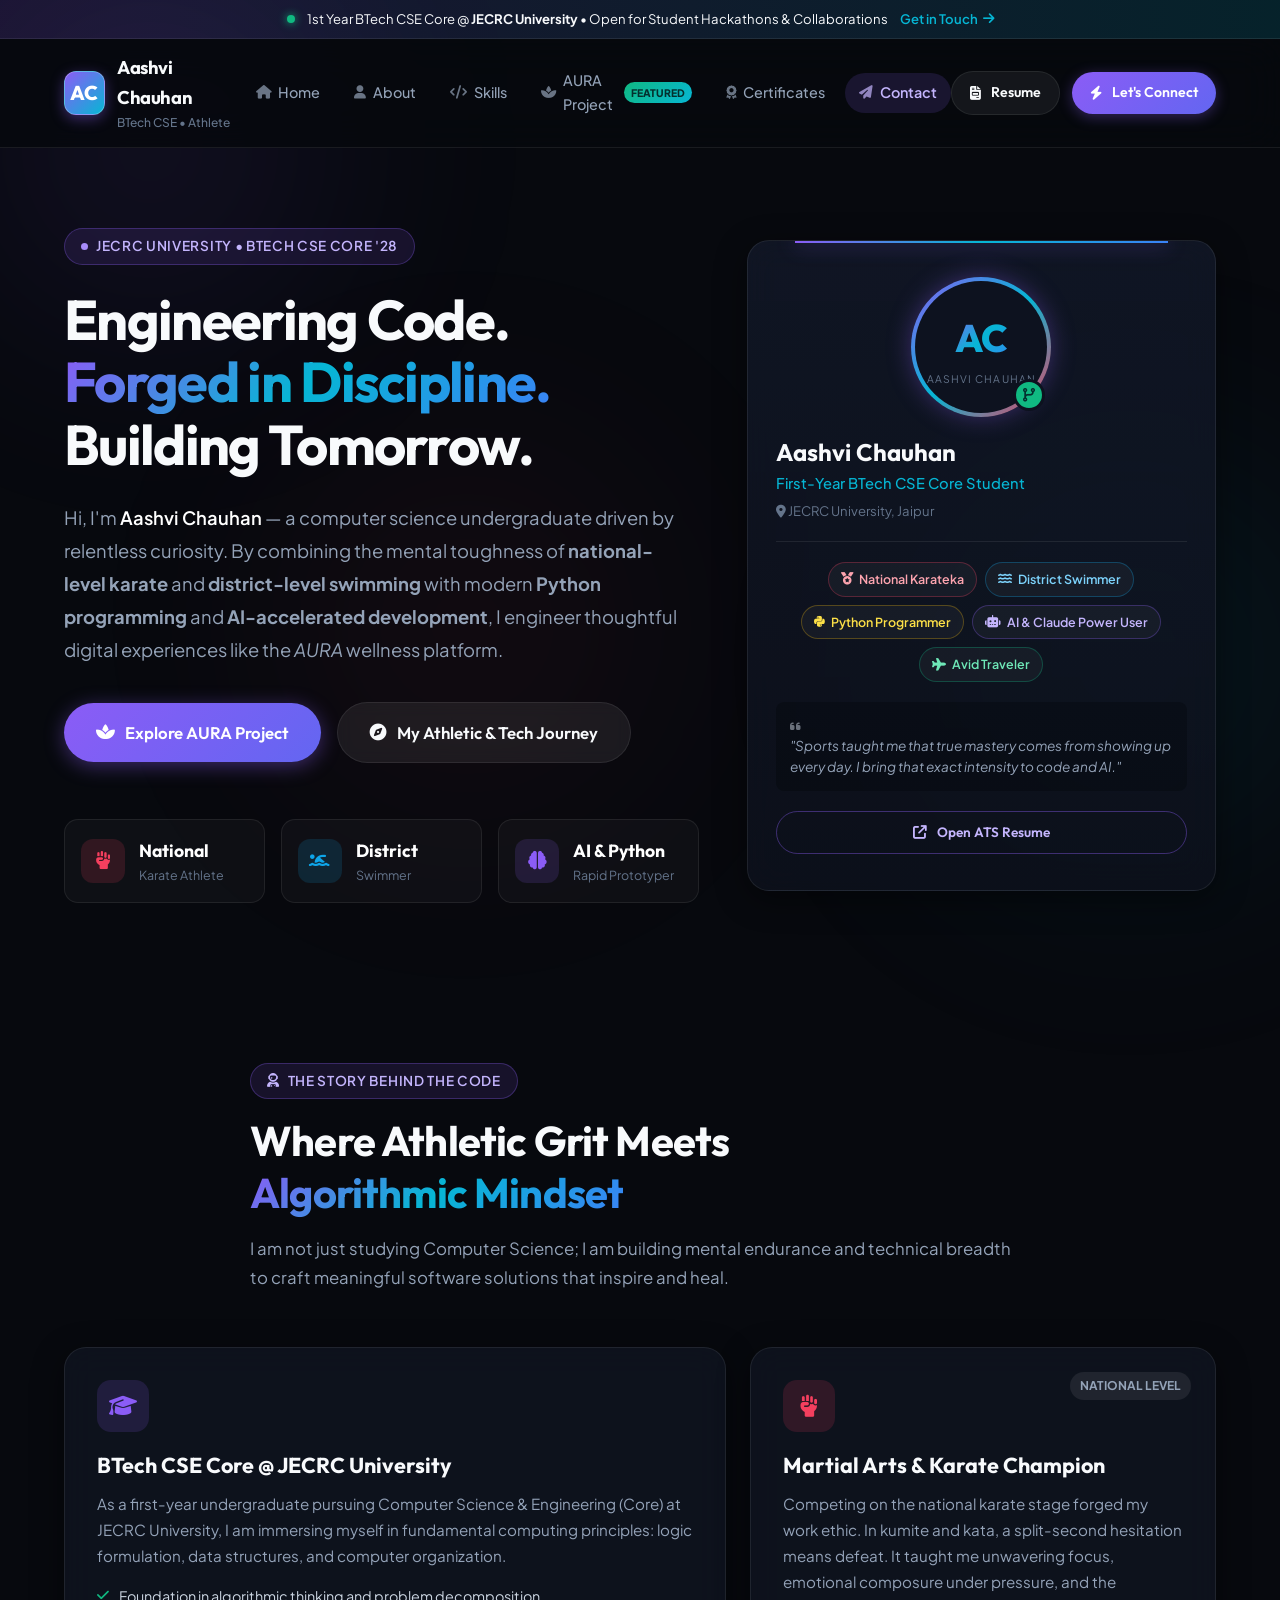
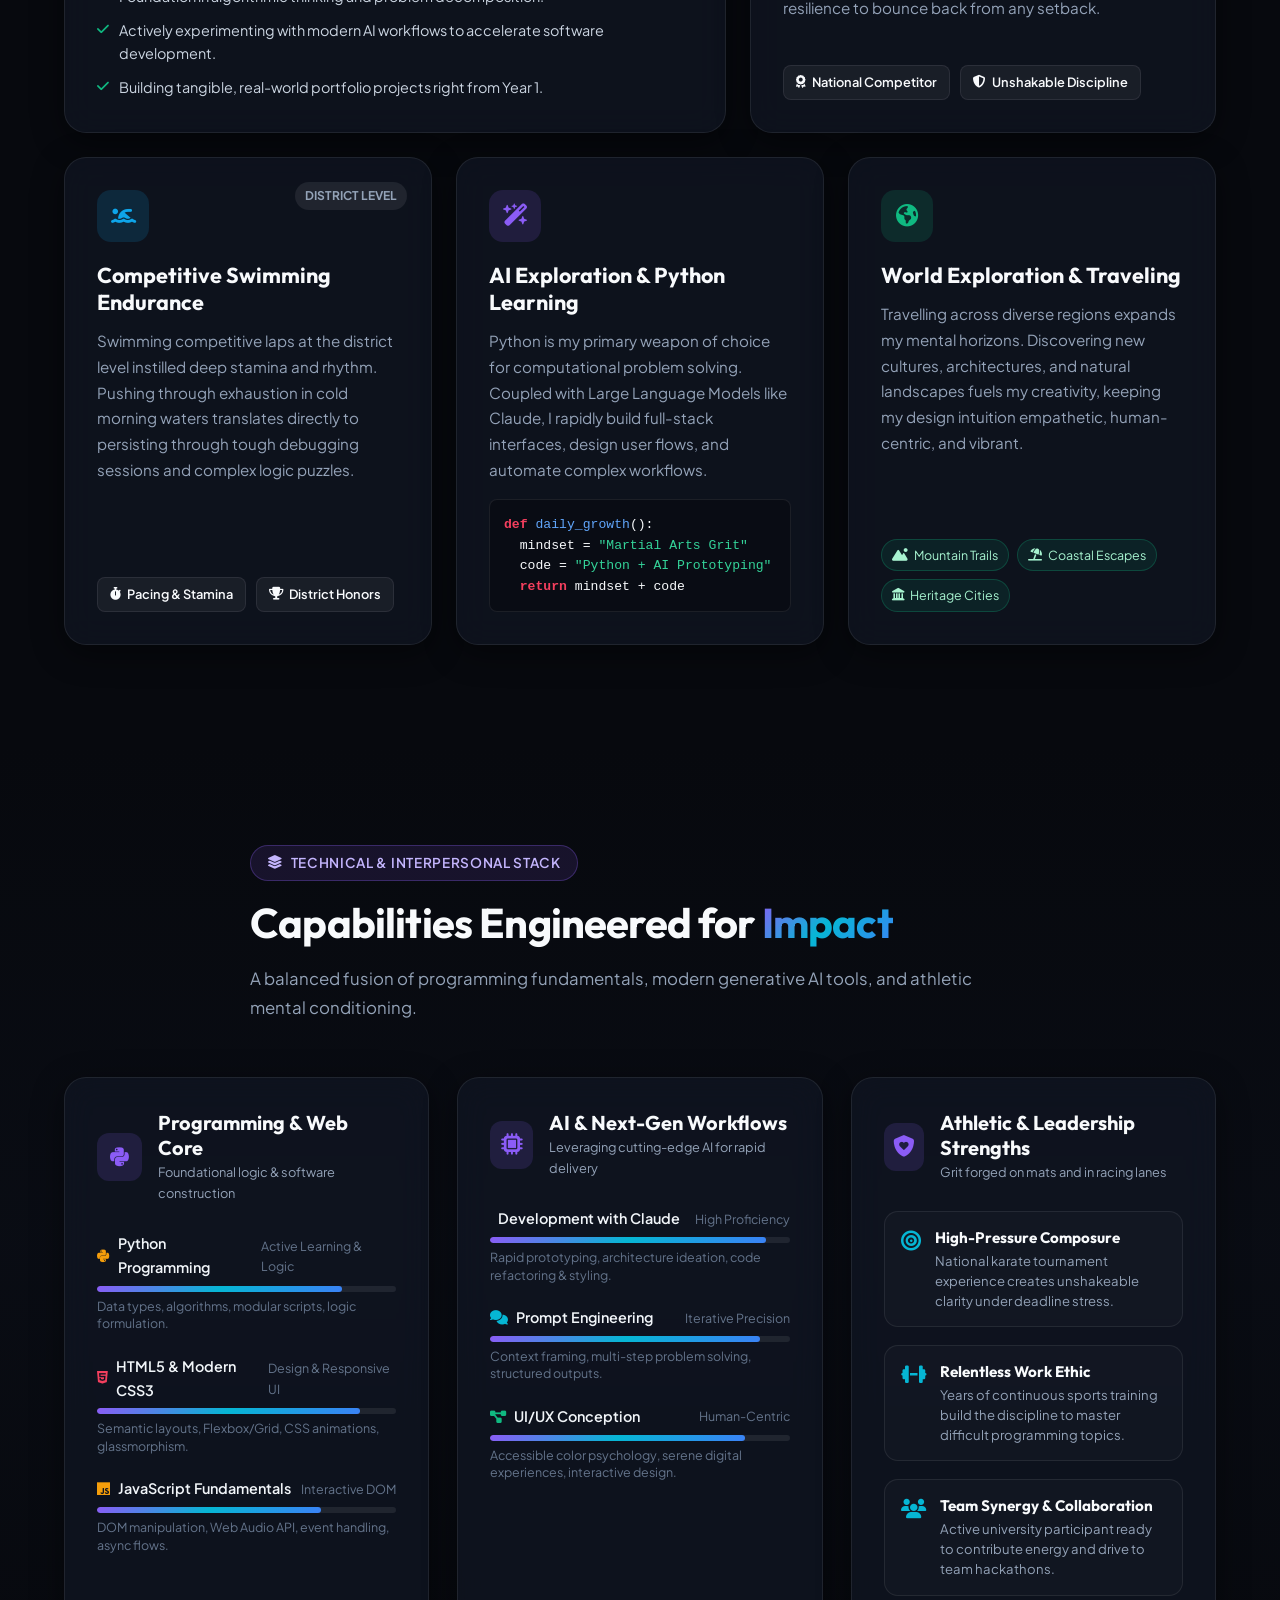
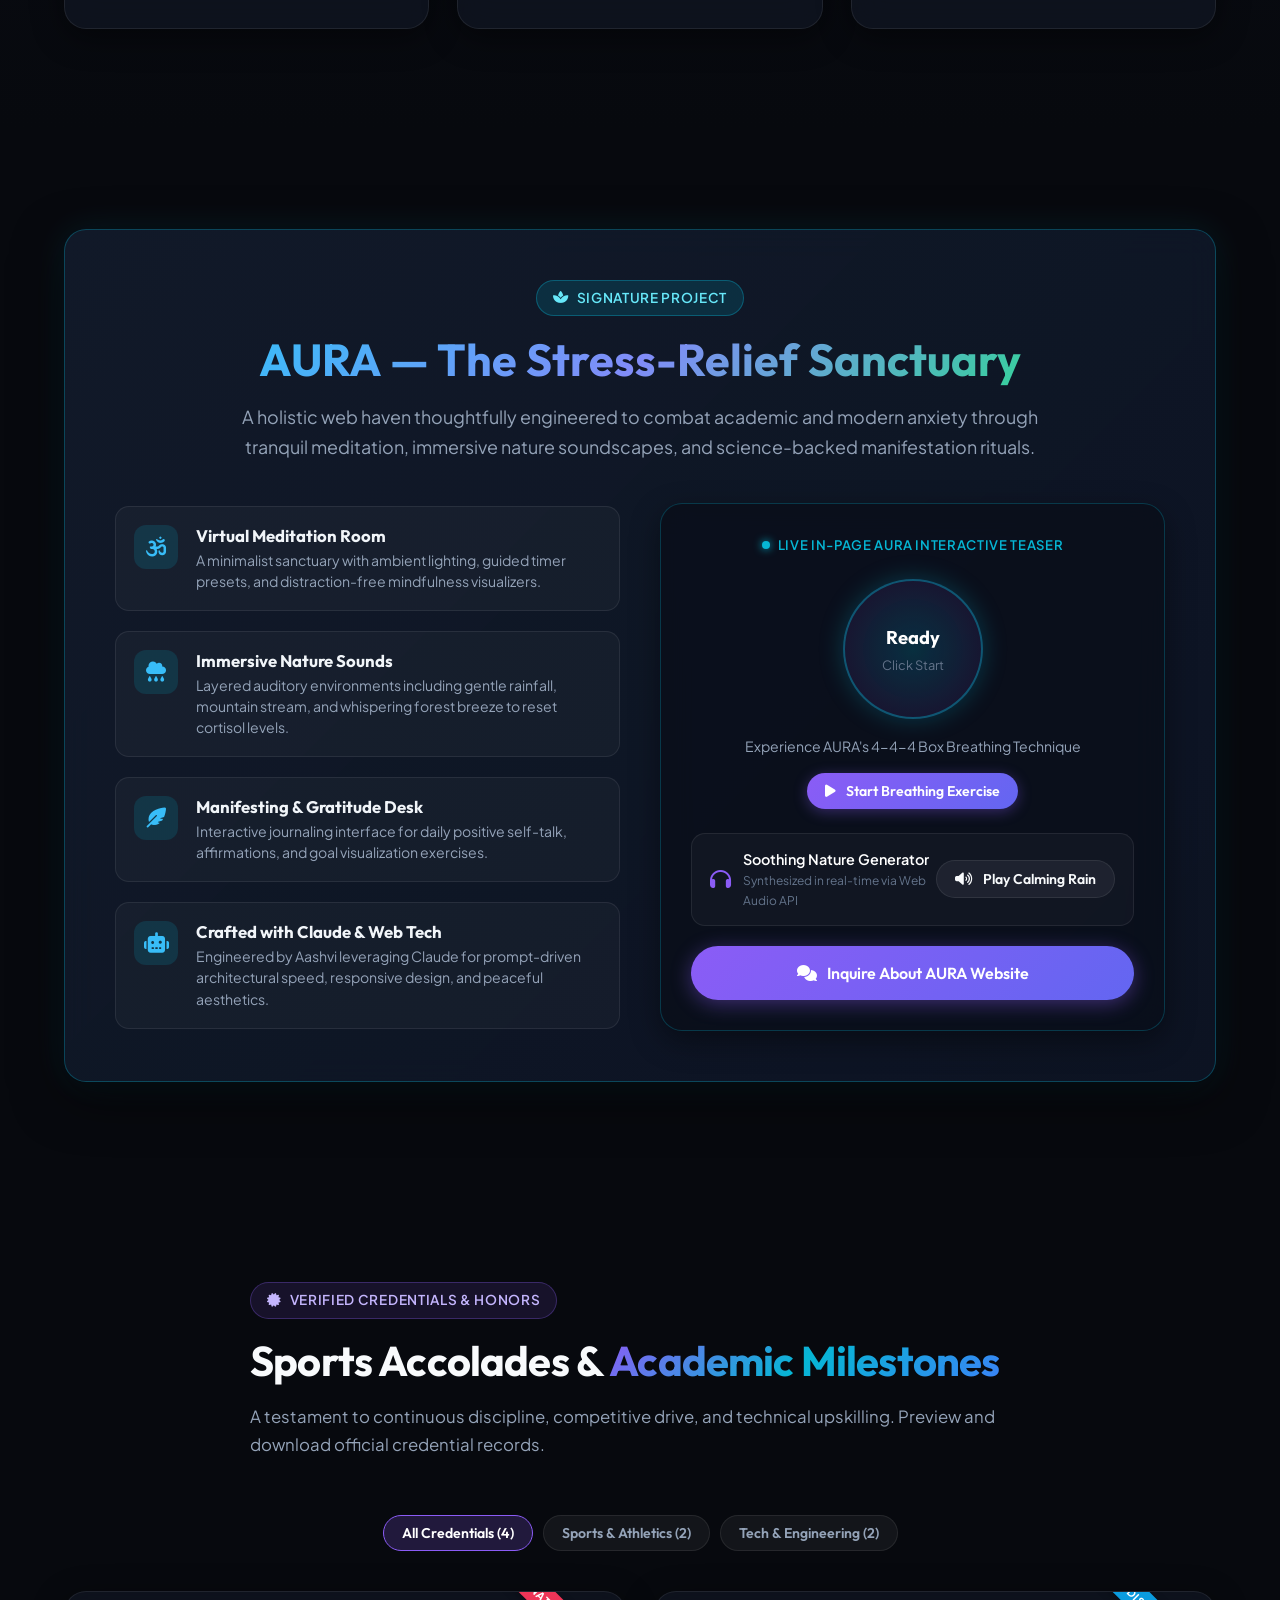
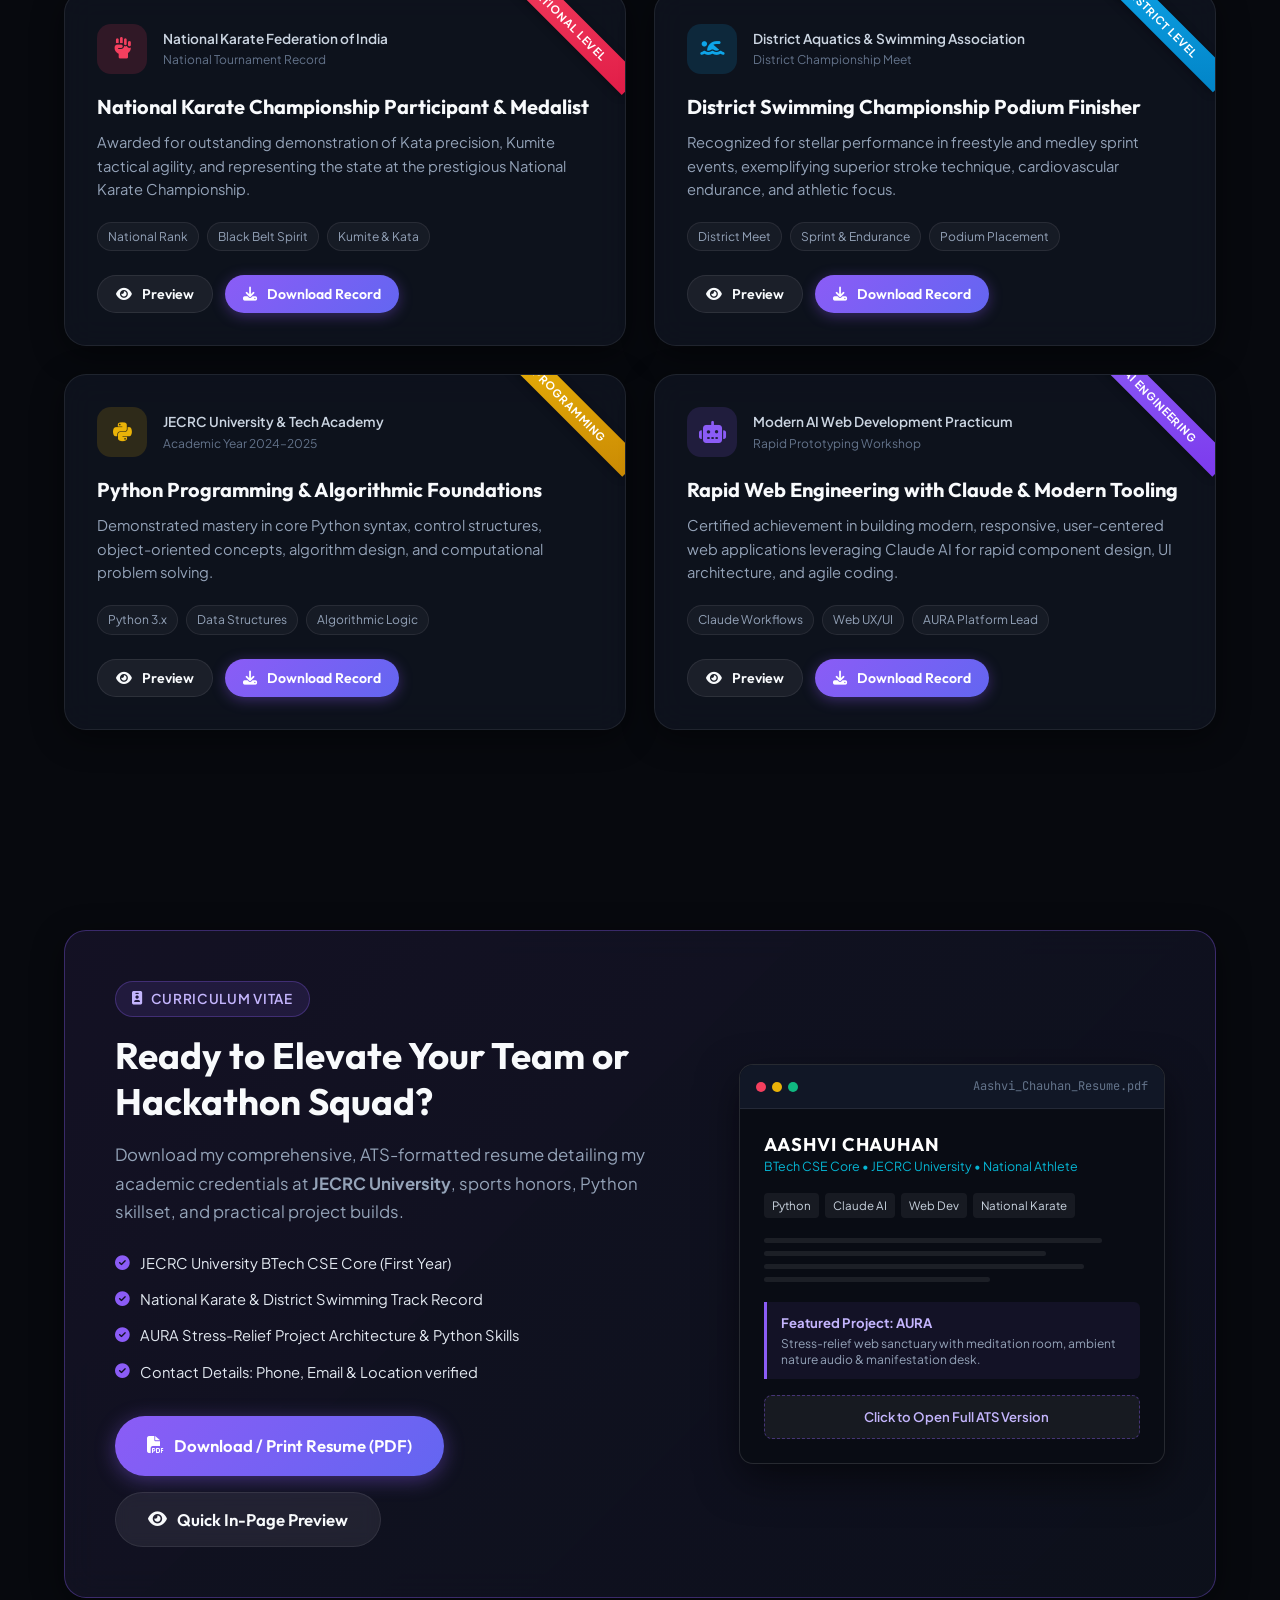
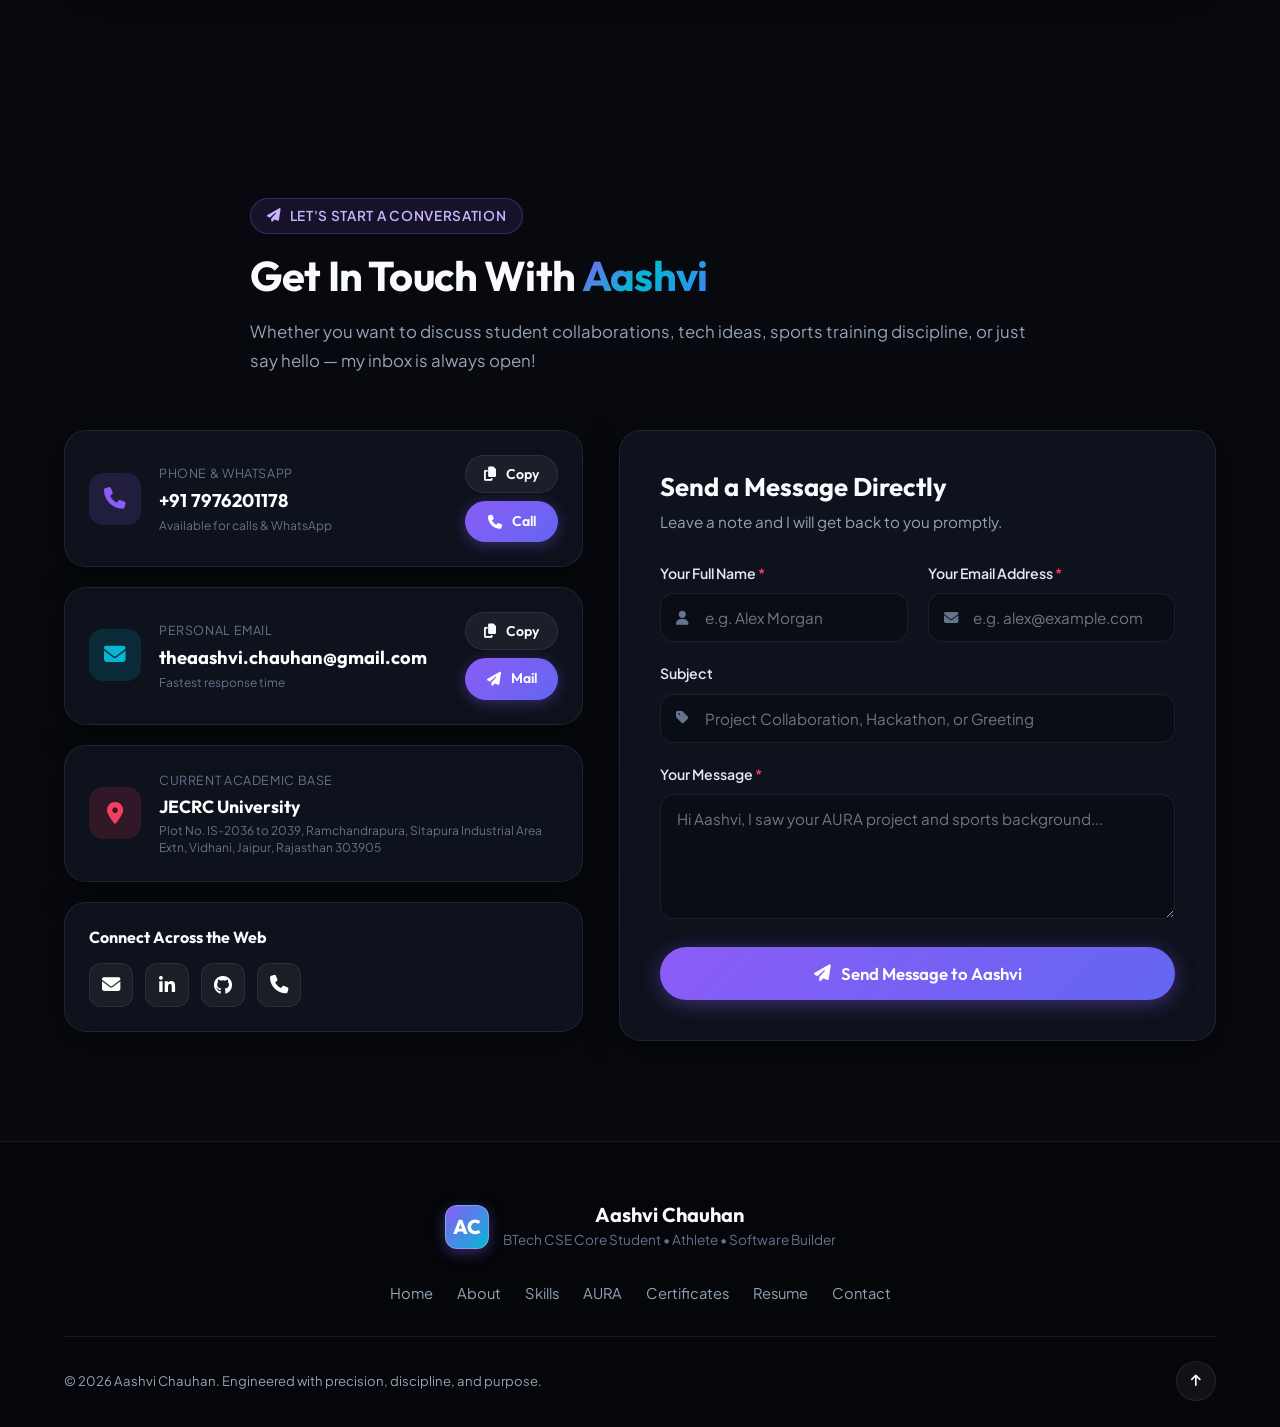
==== commit e2e57634: "Update index.html" ====
--- a/index.html
+++ b/index.html
@@ -950,5 +950,7 @@
 
   <!-- JAVASCRIPT -->
   <script src="script.js"></script>
+  <script src="https://cdn.botpress.cloud/webchat/v5.0/inject.js"></script>
+  <script src="https://files.bpcontent.cloud/2026/09/30/03/20260930035944-XQP1UOWQ.js" defer></script>
 </body>
 </html>
--- a/styles.css
+++ b/styles.css
@@ -0,0 +1,2282 @@
+/* ============================================================
+   AASHVI CHAUHAN — MODERN PERSONAL PORTFOLIO DESIGN SYSTEM
+   Theme: Dark Obsidian & Electric Violet / Cyan Luminescence
+   ============================================================ */
+
+:root {
+  /* Color Palette */
+  --bg-primary: #07090e;
+  --bg-secondary: #0d111c;
+  --bg-card: rgba(18, 24, 38, 0.65);
+  --bg-card-hover: rgba(26, 34, 52, 0.85);
+  --bg-glass: rgba(255, 255, 255, 0.03);
+
+  --border-color: rgba(255, 255, 255, 0.08);
+  --border-glow: rgba(139, 92, 246, 0.35);
+  --border-focus: #8b5cf6;
+
+  /* Accent Colors */
+  --accent-primary: #8b5cf6;       /* Electric Violet */
+  --accent-secondary: #06b6d4;     /* Vivid Teal / Cyan */
+  --accent-gradient: linear-gradient(135deg, #8b5cf6 0%, #06b6d4 50%, #3b82f6 100%);
+  --accent-aura: linear-gradient(135deg, #10b981 0%, #06b6d4 50%, #8b5cf6 100%);
+  
+  --karate-accent: #f43f5e;        /* Rose / Crimson */
+  --swim-accent: #0ea5e9;          /* Deep Sky Blue */
+  --tech-accent: #eab308;          /* Python Gold */
+
+  /* Text Colors */
+  --text-primary: #f8fafc;
+  --text-secondary: #94a3b8;
+  --text-muted: #64748b;
+  --text-highlight: #ffffff;
+
+  /* Typography */
+  --font-heading: 'Outfit', sans-serif;
+  --font-body: 'Plus Jakarta Sans', sans-serif;
+  --font-mono: 'JetBrains Mono', monospace;
+
+  /* Shadows & Glass */
+  --glass-shadow: 0 8px 32px 0 rgba(0, 0, 0, 0.45);
+  --glow-shadow: 0 0 40px rgba(139, 92, 246, 0.22);
+  --radius-sm: 8px;
+  --radius-md: 14px;
+  --radius-lg: 22px;
+  --radius-xl: 30px;
+
+  /* Transition speeds */
+  --transition-fast: 0.2s cubic-bezier(0.16, 1, 0.3, 1);
+  --transition-smooth: 0.35s cubic-bezier(0.16, 1, 0.3, 1);
+}
+
+/* Base Reset & Typography */
+*, *::before, *::after {
+  margin: 0;
+  padding: 0;
+  box-sizing: border-box;
+}
+
+html {
+  font-size: 16px;
+  scroll-behavior: smooth;
+  scroll-padding-top: 100px;
+}
+
+body {
+  background-color: var(--bg-primary);
+  color: var(--text-primary);
+  font-family: var(--font-body);
+  line-height: 1.65;
+  overflow-x: hidden;
+  position: relative;
+  min-height: 100vh;
+}
+
+/* Background Glowing Ambient Orbs */
+.glow-orb {
+  position: fixed;
+  border-radius: 50%;
+  filter: blur(120px);
+  pointer-events: none;
+  z-index: 0;
+  opacity: 0.35;
+  animation: floatOrb 20s infinite alternate ease-in-out;
+}
+
+.orb-1 {
+  width: 500px;
+  height: 500px;
+  background: radial-gradient(circle, rgba(139, 92, 246, 0.45) 0%, transparent 70%);
+  top: -100px;
+  left: -100px;
+}
+
+.orb-2 {
+  width: 600px;
+  height: 600px;
+  background: radial-gradient(circle, rgba(6, 182, 212, 0.35) 0%, transparent 70%);
+  top: 40%;
+  right: -150px;
+  animation-duration: 25s;
+}
+
+.orb-3 {
+  width: 550px;
+  height: 550px;
+  background: radial-gradient(circle, rgba(244, 63, 94, 0.25) 0%, transparent 70%);
+  bottom: 0;
+  left: 15%;
+  animation-duration: 22s;
+}
+
+@keyframes floatOrb {
+  0% { transform: translate(0, 0) scale(1); }
+  50% { transform: translate(40px, 60px) scale(1.08); }
+  100% { transform: translate(-30px, 30px) scale(0.95); }
+}
+
+/* Container */
+.container {
+  width: 90%;
+  max-width: 1240px;
+  margin: 0 auto;
+  position: relative;
+  z-index: 1;
+}
+
+/* Typography Helpers */
+h1, h2, h3, h4, h5, h6 {
+  font-family: var(--font-heading);
+  color: var(--text-primary);
+  font-weight: 700;
+  line-height: 1.25;
+}
+
+p {
+  color: var(--text-secondary);
+}
+
+a {
+  color: inherit;
+  text-decoration: none;
+  transition: color var(--transition-fast);
+}
+
+ul {
+  list-style: none;
+}
+
+/* Highlight Gradients */
+.gradient-text {
+  background: var(--accent-gradient);
+  -webkit-background-clip: text;
+  -webkit-text-fill-color: transparent;
+  display: inline-block;
+}
+
+.text-highlight {
+  color: #fff;
+  font-weight: 600;
+}
+
+.text-warning { color: #f59e0b !important; }
+.text-danger { color: #f43f5e !important; }
+.text-accent { color: #8b5cf6 !important; }
+.text-info { color: #06b6d4 !important; }
+.text-success { color: #10b981 !important; }
+
+/* Status Ribbon */
+.status-ribbon {
+  background: linear-gradient(90deg, rgba(139, 92, 246, 0.15) 0%, rgba(6, 182, 212, 0.15) 100%);
+  border-bottom: 1px solid var(--border-color);
+  font-size: 0.82rem;
+  padding: 8px 0;
+  position: relative;
+  z-index: 100;
+}
+
+.ribbon-content {
+  display: flex;
+  align-items: center;
+  justify-content: center;
+  gap: 12px;
+  flex-wrap: wrap;
+  text-align: center;
+}
+
+.pulse-dot {
+  width: 8px;
+  height: 8px;
+  background-color: #10b981;
+  border-radius: 50%;
+  box-shadow: 0 0 8px #10b981;
+  animation: pulseLight 1.8s infinite;
+}
+
+@keyframes pulseLight {
+  0%, 100% { opacity: 1; transform: scale(1); }
+  50% { opacity: 0.4; transform: scale(0.85); }
+}
+
+.ribbon-link {
+  color: var(--accent-secondary);
+  font-weight: 600;
+  display: inline-flex;
+  align-items: center;
+  gap: 5px;
+}
+
+.ribbon-link:hover {
+  text-decoration: underline;
+}
+
+/* Glass Panel Style */
+.glass-panel {
+  background: var(--bg-card);
+  backdrop-filter: blur(16px);
+  -webkit-backdrop-filter: blur(16px);
+  border: 1px solid var(--border-color);
+  border-radius: var(--radius-lg);
+  box-shadow: var(--glass-shadow);
+  transition: transform var(--transition-smooth), border-color var(--transition-smooth), box-shadow var(--transition-smooth);
+}
+
+.glass-panel:hover {
+  border-color: rgba(139, 92, 246, 0.35);
+  box-shadow: 0 14px 40px rgba(0, 0, 0, 0.55), 0 0 25px rgba(139, 92, 246, 0.12);
+}
+
+/* Badge Pills */
+.badge-pill {
+  display: inline-flex;
+  align-items: center;
+  gap: 8px;
+  background: rgba(139, 92, 246, 0.12);
+  border: 1px solid rgba(139, 92, 246, 0.3);
+  color: #c4b5fd;
+  padding: 6px 16px;
+  border-radius: 9999px;
+  font-size: 0.85rem;
+  font-weight: 600;
+  text-transform: uppercase;
+  letter-spacing: 0.05em;
+  margin-bottom: 1rem;
+}
+
+.badge-dot {
+  width: 7px;
+  height: 7px;
+  background: #a78bfa;
+  border-radius: 50%;
+}
+
+.hot-badge {
+  background: linear-gradient(135deg, #10b981, #06b6d4);
+  color: #042f2e;
+  font-size: 0.65rem;
+  font-weight: 800;
+  padding: 2px 7px;
+  border-radius: 999px;
+  text-transform: uppercase;
+  margin-left: 4px;
+}
+
+/* Buttons */
+.btn {
+  display: inline-flex;
+  align-items: center;
+  justify-content: center;
+  gap: 10px;
+  font-family: var(--font-heading);
+  font-weight: 600;
+  border-radius: 999px;
+  cursor: pointer;
+  transition: all var(--transition-smooth);
+  border: none;
+  outline: none;
+  white-space: nowrap;
+}
+
+.btn-primary {
+  background: linear-gradient(135deg, #8b5cf6 0%, #6366f1 100%);
+  color: #ffffff;
+  padding: 14px 28px;
+  font-size: 1rem;
+  box-shadow: 0 4px 20px rgba(139, 92, 246, 0.4);
+}
+
+.btn-primary:hover {
+  transform: translateY(-2px);
+  box-shadow: 0 8px 25px rgba(139, 92, 246, 0.6);
+  background: linear-gradient(135deg, #9d74f8 0%, #7578f9 100%);
+}
+
+.btn-primary-sm {
+  background: linear-gradient(135deg, #8b5cf6 0%, #6366f1 100%);
+  color: #ffffff;
+  padding: 9px 18px;
+  font-size: 0.88rem;
+  box-shadow: 0 3px 14px rgba(139, 92, 246, 0.35);
+}
+
+.btn-primary-sm:hover {
+  transform: translateY(-1px);
+  box-shadow: 0 5px 18px rgba(139, 92, 246, 0.5);
+}
+
+.btn-secondary {
+  background: rgba(255, 255, 255, 0.07);
+  color: var(--text-primary);
+  border: 1px solid var(--border-color);
+  padding: 14px 28px;
+  font-size: 1rem;
+  backdrop-filter: blur(8px);
+}
+
+.btn-secondary:hover {
+  background: rgba(255, 255, 255, 0.12);
+  border-color: rgba(255, 255, 255, 0.25);
+  transform: translateY(-2px);
+}
+
+.btn-secondary-sm {
+  background: rgba(255, 255, 255, 0.06);
+  color: var(--text-primary);
+  border: 1px solid var(--border-color);
+  padding: 9px 18px;
+  font-size: 0.88rem;
+}
+
+.btn-secondary-sm:hover {
+  background: rgba(255, 255, 255, 0.12);
+  border-color: rgba(255, 255, 255, 0.2);
+}
+
+.btn-outline-sm {
+  background: transparent;
+  border: 1px solid rgba(139, 92, 246, 0.4);
+  color: #c4b5fd;
+  padding: 9px 16px;
+  font-size: 0.85rem;
+}
+
+.btn-outline-sm:hover {
+  background: rgba(139, 92, 246, 0.15);
+  color: #ffffff;
+  border-color: #8b5cf6;
+}
+
+.btn-lg {
+  padding: 16px 32px;
+  font-size: 1.05rem;
+}
+
+.w-full {
+  width: 100%;
+}
+
+/* ============================================================
+   HEADER & NAVIGATION
+   ============================================================ */
+.site-header {
+  position: sticky;
+  top: 0;
+  z-index: 1000;
+  background: rgba(7, 9, 14, 0.85);
+  backdrop-filter: blur(20px);
+  -webkit-backdrop-filter: blur(20px);
+  border-bottom: 1px solid var(--border-color);
+  transition: padding var(--transition-fast), background-color var(--transition-fast);
+}
+
+.header-container {
+  display: flex;
+  align-items: center;
+  justify-content: space-between;
+  padding: 14px 0;
+}
+
+.brand-logo {
+  display: flex;
+  align-items: center;
+  gap: 12px;
+}
+
+.monogram-badge {
+  width: 44px;
+  height: 44px;
+  background: linear-gradient(135deg, #8b5cf6 0%, #06b6d4 100%);
+  border-radius: 12px;
+  display: flex;
+  align-items: center;
+  justify-content: center;
+  font-family: var(--font-heading);
+  font-weight: 800;
+  font-size: 1.25rem;
+  color: #ffffff;
+  box-shadow: 0 4px 14px rgba(139, 92, 246, 0.4);
+  border: 1px solid rgba(255, 255, 255, 0.25);
+}
+
+.brand-info {
+  display: flex;
+  flex-direction: column;
+}
+
+.brand-name {
+  font-family: var(--font-heading);
+  font-weight: 700;
+  font-size: 1.15rem;
+  letter-spacing: -0.02em;
+}
+
+.brand-tag {
+  font-size: 0.75rem;
+  color: var(--text-muted);
+  font-weight: 500;
+}
+
+.desktop-nav .nav-links {
+  display: flex;
+  align-items: center;
+  gap: 6px;
+}
+
+.nav-item {
+  display: flex;
+  align-items: center;
+  gap: 7px;
+  padding: 8px 14px;
+  font-size: 0.9rem;
+  font-weight: 500;
+  color: var(--text-secondary);
+  border-radius: 999px;
+  transition: all var(--transition-fast);
+}
+
+.nav-item i {
+  font-size: 0.85rem;
+  opacity: 0.7;
+}
+
+.nav-item:hover, .nav-item.active {
+  color: #ffffff;
+  background: rgba(255, 255, 255, 0.08);
+}
+
+.nav-item.active {
+  color: #c4b5fd;
+  background: rgba(139, 92, 246, 0.15);
+  font-weight: 600;
+}
+
+.header-actions {
+  display: flex;
+  align-items: center;
+  gap: 12px;
+}
+
+.mobile-toggle {
+  display: none;
+  background: transparent;
+  border: 1px solid var(--border-color);
+  border-radius: 8px;
+  width: 42px;
+  height: 42px;
+  padding: 8px;
+  flex-direction: column;
+  justify-content: space-around;
+  cursor: pointer;
+}
+
+.mobile-toggle .bar {
+  width: 100%;
+  height: 2px;
+  background: #ffffff;
+  border-radius: 2px;
+  transition: all var(--transition-fast);
+}
+
+/* Mobile Drawer */
+.mobile-drawer {
+  display: none;
+  position: absolute;
+  top: 100%;
+  left: 0;
+  width: 100%;
+  background: rgba(11, 15, 25, 0.98);
+  backdrop-filter: blur(25px);
+  border-bottom: 1px solid var(--border-color);
+  padding: 24px;
+  box-shadow: 0 20px 40px rgba(0,0,0,0.6);
+}
+
+.mobile-drawer.open {
+  display: block;
+}
+
+.drawer-nav-links {
+  display: flex;
+  flex-direction: column;
+  gap: 8px;
+  margin-bottom: 20px;
+}
+
+.drawer-item {
+  display: flex;
+  align-items: center;
+  gap: 12px;
+  padding: 12px 16px;
+  font-size: 1.05rem;
+  font-weight: 500;
+  border-radius: var(--radius-sm);
+  color: var(--text-primary);
+  background: rgba(255, 255, 255, 0.03);
+}
+
+.drawer-item:hover {
+  background: rgba(139, 92, 246, 0.15);
+  color: #c4b5fd;
+}
+
+.drawer-ctas {
+  display: flex;
+  flex-direction: column;
+  gap: 12px;
+  margin-bottom: 20px;
+}
+
+.drawer-contact-info {
+  border-top: 1px solid var(--border-color);
+  padding-top: 14px;
+  font-size: 0.85rem;
+  color: var(--text-muted);
+}
+
+.drawer-contact-info p {
+  display: flex;
+  align-items: center;
+  gap: 8px;
+  margin-bottom: 6px;
+}
+
+/* ============================================================
+   HERO SECTION
+   ============================================================ */
+.hero-section {
+  padding: 80px 0 60px;
+  position: relative;
+}
+
+.hero-grid {
+  display: grid;
+  grid-template-columns: 1.15fr 0.85fr;
+  gap: 48px;
+  align-items: center;
+}
+
+.hero-pill {
+  margin-bottom: 1.5rem;
+}
+
+.hero-title {
+  font-size: 3.5rem;
+  line-height: 1.12;
+  letter-spacing: -0.03em;
+  margin-bottom: 1.5rem;
+}
+
+.hero-description {
+  font-size: 1.15rem;
+  line-height: 1.8;
+  color: var(--text-secondary);
+  margin-bottom: 2.2rem;
+  max-width: 620px;
+}
+
+.hero-buttons {
+  display: flex;
+  align-items: center;
+  gap: 16px;
+  flex-wrap: wrap;
+  margin-bottom: 3.5rem;
+}
+
+.hero-stats-row {
+  display: grid;
+  grid-template-columns: repeat(3, 1fr);
+  gap: 16px;
+}
+
+.hero-stat-card {
+  background: rgba(255, 255, 255, 0.03);
+  border: 1px solid var(--border-color);
+  border-radius: var(--radius-md);
+  padding: 16px;
+  display: flex;
+  align-items: center;
+  gap: 14px;
+  transition: all var(--transition-fast);
+}
+
+.hero-stat-card:hover {
+  background: rgba(255, 255, 255, 0.06);
+  border-color: rgba(255, 255, 255, 0.2);
+  transform: translateY(-2px);
+}
+
+.stat-icon {
+  width: 44px;
+  height: 44px;
+  border-radius: 12px;
+  display: flex;
+  align-items: center;
+  justify-content: center;
+  font-size: 1.15rem;
+}
+
+.karate-icon {
+  background: rgba(244, 63, 94, 0.15);
+  color: var(--karate-accent);
+}
+
+.swim-icon {
+  background: rgba(14, 165, 233, 0.15);
+  color: var(--swim-accent);
+}
+
+.code-icon {
+  background: rgba(139, 92, 246, 0.15);
+  color: var(--accent-primary);
+}
+
+.stat-text {
+  display: flex;
+  flex-direction: column;
+}
+
+.stat-number {
+  font-family: var(--font-heading);
+  font-weight: 700;
+  font-size: 1.1rem;
+  color: #ffffff;
+}
+
+.stat-label {
+  font-size: 0.78rem;
+  color: var(--text-muted);
+}
+
+/* Hero Profile Card Bento */
+.hero-visual {
+  position: relative;
+}
+
+.profile-card {
+  padding: 36px 28px;
+  position: relative;
+  overflow: hidden;
+  background: linear-gradient(180deg, rgba(20, 27, 45, 0.7) 0%, rgba(13, 17, 28, 0.85) 100%);
+}
+
+.card-glow-top {
+  position: absolute;
+  top: 0;
+  left: 10%;
+  right: 10%;
+  height: 2px;
+  background: var(--accent-gradient);
+  box-shadow: 0 0 20px var(--accent-primary);
+}
+
+.avatar-wrapper {
+  position: relative;
+  width: 140px;
+  height: 140px;
+  margin: 0 auto 20px;
+}
+
+.avatar-ring {
+  width: 100%;
+  height: 100%;
+  border-radius: 50%;
+  padding: 4px;
+  background: linear-gradient(135deg, #8b5cf6, #06b6d4, #f43f5e);
+  box-shadow: 0 0 25px rgba(139, 92, 246, 0.35);
+  animation: rotateRing 15s linear infinite;
+}
+
+@keyframes rotateRing {
+  from { transform: rotate(0deg); }
+  to { transform: rotate(360deg); }
+}
+
+.avatar-inner {
+  width: 100%;
+  height: 100%;
+  border-radius: 50%;
+  background: #0d121f;
+  display: flex;
+  flex-direction: column;
+  align-items: center;
+  justify-content: center;
+  animation: counterRotate 15s linear infinite;
+}
+
+@keyframes counterRotate {
+  from { transform: rotate(0deg); }
+  to { transform: rotate(-360deg); }
+}
+
+.avatar-monogram {
+  font-family: var(--font-heading);
+  font-size: 2.4rem;
+  font-weight: 800;
+  background: var(--accent-gradient);
+  -webkit-background-clip: text;
+  -webkit-text-fill-color: transparent;
+}
+
+.avatar-sub {
+  font-size: 0.65rem;
+  text-transform: uppercase;
+  letter-spacing: 0.1em;
+  color: var(--text-muted);
+}
+
+.active-badge {
+  position: absolute;
+  bottom: 6px;
+  right: 6px;
+  background: #10b981;
+  color: #042f2e;
+  width: 32px;
+  height: 32px;
+  border-radius: 50%;
+  border: 3px solid #0d121f;
+  display: flex;
+  align-items: center;
+  justify-content: center;
+  font-size: 0.85rem;
+}
+
+.profile-name {
+  font-size: 1.5rem;
+  margin-bottom: 4px;
+}
+
+.profile-role {
+  font-size: 0.92rem;
+  color: var(--accent-secondary);
+  font-weight: 500;
+  margin-bottom: 4px;
+}
+
+.profile-location {
+  font-size: 0.82rem;
+  color: var(--text-muted);
+}
+
+.divider {
+  height: 1px;
+  background: var(--border-color);
+  margin: 20px 0;
+}
+
+.profile-chips {
+  display: flex;
+  flex-wrap: wrap;
+  gap: 8px;
+  justify-content: center;
+  margin-bottom: 20px;
+}
+
+.chip {
+  padding: 6px 12px;
+  border-radius: 999px;
+  font-size: 0.78rem;
+  font-weight: 600;
+  display: inline-flex;
+  align-items: center;
+  gap: 6px;
+  background: rgba(255, 255, 255, 0.04);
+  border: 1px solid var(--border-color);
+}
+
+.chip-sports { color: #fda4af; border-color: rgba(244, 63, 94, 0.3); }
+.chip-swim { color: #7dd3fc; border-color: rgba(14, 165, 233, 0.3); }
+.chip-tech { color: #fde047; border-color: rgba(234, 179, 8, 0.3); }
+.chip-ai { color: #c4b5fd; border-color: rgba(139, 92, 246, 0.3); }
+.chip-travel { color: #6ee7b7; border-color: rgba(16, 185, 129, 0.3); }
+
+.profile-quote-card {
+  background: rgba(0, 0, 0, 0.25);
+  border-radius: var(--radius-sm);
+  padding: 14px;
+  font-style: italic;
+  font-size: 0.85rem;
+  line-height: 1.5;
+  color: #cbd5e1;
+  position: relative;
+  margin-bottom: 20px;
+}
+
+.quote-icon {
+  font-size: 0.75rem;
+  opacity: 0.5;
+  margin-right: 6px;
+}
+
+/* ============================================================
+   ABOUT SECTION
+   ============================================================ */
+.about-section {
+  padding: 100px 0;
+  position: relative;
+}
+
+.section-header {
+  max-width: 780px;
+  margin: 0 auto 55px;
+}
+
+.section-title {
+  font-size: 2.6rem;
+  margin-bottom: 1rem;
+  letter-spacing: -0.02em;
+}
+
+.section-subtitle {
+  font-size: 1.05rem;
+  line-height: 1.7;
+}
+
+.about-bento-grid {
+  display: grid;
+  grid-template-columns: repeat(12, 1fr);
+  gap: 24px;
+}
+
+.bento-card {
+  padding: 32px;
+  display: flex;
+  flex-direction: column;
+  position: relative;
+  overflow: hidden;
+}
+
+.bento-engineer {
+  grid-column: span 7;
+}
+
+.bento-sports {
+  grid-column: span 5;
+}
+
+.bento-swim {
+  grid-column: span 4;
+}
+
+.bento-ai {
+  grid-column: span 4;
+}
+
+.bento-travel {
+  grid-column: span 4;
+}
+
+.bento-icon-box {
+  width: 52px;
+  height: 52px;
+  border-radius: 14px;
+  background: rgba(139, 92, 246, 0.15);
+  color: var(--accent-primary);
+  display: flex;
+  align-items: center;
+  justify-content: center;
+  font-size: 1.4rem;
+  margin-bottom: 20px;
+}
+
+.karate-accent { background: rgba(244, 63, 94, 0.15); color: var(--karate-accent); }
+.swim-accent { background: rgba(14, 165, 233, 0.15); color: var(--swim-accent); }
+.ai-accent { background: rgba(139, 92, 246, 0.15); color: var(--accent-primary); }
+.travel-accent { background: rgba(16, 185, 129, 0.15); color: #10b981; }
+
+.bento-badge-tag {
+  position: absolute;
+  top: 24px;
+  right: 24px;
+  font-size: 0.75rem;
+  font-weight: 700;
+  text-transform: uppercase;
+  padding: 4px 10px;
+  border-radius: 999px;
+  background: rgba(255, 255, 255, 0.08);
+  color: var(--text-secondary);
+}
+
+.bento-card h3 {
+  font-size: 1.35rem;
+  margin-bottom: 12px;
+}
+
+.bento-card p {
+  font-size: 0.95rem;
+  line-height: 1.7;
+  margin-bottom: 16px;
+}
+
+.about-bullet-list {
+  margin-top: auto;
+  display: flex;
+  flex-direction: column;
+  gap: 10px;
+}
+
+.about-bullet-list li {
+  display: flex;
+  align-items: flex-start;
+  gap: 10px;
+  font-size: 0.9rem;
+  color: #cbd5e1;
+}
+
+.about-bullet-list li i {
+  color: #10b981;
+  font-size: 0.85rem;
+  margin-top: 4px;
+}
+
+.stat-pill-row {
+  display: flex;
+  gap: 10px;
+  flex-wrap: wrap;
+  margin-top: auto;
+}
+
+.stat-badge {
+  background: rgba(255, 255, 255, 0.05);
+  border: 1px solid var(--border-color);
+  padding: 6px 12px;
+  border-radius: var(--radius-sm);
+  font-size: 0.8rem;
+  font-weight: 600;
+  display: inline-flex;
+  align-items: center;
+  gap: 6px;
+}
+
+.code-snippet-preview {
+  background: #090c14;
+  border: 1px solid var(--border-color);
+  border-radius: var(--radius-sm);
+  padding: 14px;
+  font-family: var(--font-mono);
+  font-size: 0.82rem;
+  margin-top: auto;
+  line-height: 1.5;
+}
+
+.code-keyword { color: #f43f5e; font-weight: 600; }
+.code-func { color: #60a5fa; }
+.code-str { color: #34d399; }
+
+.travel-tags {
+  display: flex;
+  flex-wrap: wrap;
+  gap: 8px;
+  margin-top: auto;
+}
+
+.travel-tags span {
+  font-size: 0.78rem;
+  background: rgba(16, 185, 129, 0.1);
+  color: #a7f3d0;
+  border: 1px solid rgba(16, 185, 129, 0.25);
+  padding: 5px 10px;
+  border-radius: 999px;
+  display: inline-flex;
+  align-items: center;
+  gap: 6px;
+}
+
+/* ============================================================
+   SKILLS SECTION
+   ============================================================ */
+.skills-section {
+  padding: 100px 0;
+  background: linear-gradient(180deg, transparent 0%, rgba(13, 17, 28, 0.4) 50%, transparent 100%);
+}
+
+.skills-grid {
+  display: grid;
+  grid-template-columns: repeat(3, 1fr);
+  gap: 28px;
+}
+
+.skill-category-card {
+  padding: 32px;
+  display: flex;
+  flex-direction: column;
+}
+
+.category-header {
+  display: flex;
+  align-items: center;
+  gap: 16px;
+  margin-bottom: 28px;
+}
+
+.cat-icon {
+  width: 48px;
+  height: 48px;
+  border-radius: 12px;
+  background: rgba(139, 92, 246, 0.15);
+  color: var(--accent-primary);
+  display: flex;
+  align-items: center;
+  justify-content: center;
+  font-size: 1.35rem;
+}
+
+.category-header h3 {
+  font-size: 1.25rem;
+  margin-bottom: 2px;
+}
+
+.category-header p {
+  font-size: 0.8rem;
+}
+
+.skill-bars-list {
+  display: flex;
+  flex-direction: column;
+  gap: 22px;
+}
+
+.skill-item {
+  display: flex;
+  flex-direction: column;
+  gap: 6px;
+}
+
+.skill-info {
+  display: flex;
+  justify-content: space-between;
+  align-items: center;
+  font-size: 0.9rem;
+}
+
+.skill-name {
+  font-weight: 600;
+  color: #f1f5f9;
+  display: flex;
+  align-items: center;
+  gap: 8px;
+}
+
+.skill-level {
+  font-size: 0.78rem;
+  color: var(--text-muted);
+}
+
+.skill-bar-track {
+  width: 100%;
+  height: 6px;
+  background: rgba(255, 255, 255, 0.08);
+  border-radius: 999px;
+  overflow: hidden;
+}
+
+.skill-bar-fill {
+  height: 100%;
+  background: var(--accent-gradient);
+  border-radius: 999px;
+  transition: width 1s ease-in-out;
+}
+
+.skill-subtext {
+  font-size: 0.78rem;
+  color: var(--text-muted);
+  line-height: 1.4;
+}
+
+.strengths-tags-container {
+  display: flex;
+  flex-direction: column;
+  gap: 18px;
+}
+
+.strength-card {
+  display: flex;
+  gap: 14px;
+  background: rgba(255, 255, 255, 0.02);
+  border: 1px solid var(--border-color);
+  padding: 16px;
+  border-radius: var(--radius-md);
+  transition: all var(--transition-fast);
+}
+
+.strength-card:hover {
+  background: rgba(255, 255, 255, 0.05);
+  border-color: rgba(139, 92, 246, 0.3);
+}
+
+.strength-card i {
+  color: var(--accent-secondary);
+  font-size: 1.25rem;
+  margin-top: 3px;
+}
+
+.strength-card h4 {
+  font-size: 0.95rem;
+  margin-bottom: 4px;
+}
+
+.strength-card p {
+  font-size: 0.82rem;
+  line-height: 1.5;
+}
+
+/* ============================================================
+   AURA PROJECT SPOTLIGHT
+   ============================================================ */
+.project-spotlight-section {
+  padding: 100px 0;
+  position: relative;
+}
+
+.spotlight-banner {
+  padding: 50px;
+  background: linear-gradient(135deg, rgba(20, 30, 48, 0.8) 0%, rgba(13, 20, 36, 0.95) 100%);
+  border: 1px solid rgba(6, 182, 212, 0.3);
+  box-shadow: 0 16px 50px rgba(0, 0, 0, 0.5), 0 0 35px rgba(6, 182, 212, 0.12);
+}
+
+.spotlight-header {
+  margin-bottom: 40px;
+  text-align: center;
+  max-width: 800px;
+  margin-left: auto;
+  margin-right: auto;
+}
+
+.aura-pill {
+  background: rgba(6, 182, 212, 0.15);
+  border-color: rgba(6, 182, 212, 0.35);
+  color: #67e8f9;
+}
+
+.spotlight-title {
+  font-size: 2.8rem;
+  margin-bottom: 14px;
+  background: linear-gradient(135deg, #38bdf8, #818cf8, #34d399);
+  -webkit-background-clip: text;
+  -webkit-text-fill-color: transparent;
+}
+
+.spotlight-tagline {
+  font-size: 1.12rem;
+  line-height: 1.7;
+}
+
+.aura-architecture-grid {
+  display: grid;
+  grid-template-columns: 1fr 1fr;
+  gap: 40px;
+  align-items: center;
+}
+
+.aura-features-list {
+  display: flex;
+  flex-direction: column;
+  gap: 20px;
+}
+
+.aura-feature-item {
+  display: flex;
+  align-items: flex-start;
+  gap: 18px;
+  background: rgba(255, 255, 255, 0.03);
+  border: 1px solid var(--border-color);
+  padding: 18px;
+  border-radius: var(--radius-md);
+  transition: all var(--transition-fast);
+}
+
+.aura-feature-item:hover {
+  background: rgba(255, 255, 255, 0.06);
+  border-color: rgba(6, 182, 212, 0.35);
+  transform: translateX(4px);
+}
+
+.af-icon {
+  width: 44px;
+  height: 44px;
+  border-radius: 12px;
+  background: rgba(6, 182, 212, 0.15);
+  color: #38bdf8;
+  display: flex;
+  align-items: center;
+  justify-content: center;
+  font-size: 1.25rem;
+  flex-shrink: 0;
+}
+
+.af-content h4 {
+  font-size: 1.05rem;
+  margin-bottom: 4px;
+  color: #f1f5f9;
+}
+
+.af-content p {
+  font-size: 0.88rem;
+  line-height: 1.5;
+}
+
+/* Interactive AURA Box */
+.aura-interactive-widget {
+  background: rgba(10, 15, 26, 0.85);
+  border: 1px solid rgba(6, 182, 212, 0.25);
+  border-radius: var(--radius-lg);
+  padding: 30px;
+  text-align: center;
+  box-shadow: 0 10px 30px rgba(0, 0, 0, 0.4);
+}
+
+.widget-header {
+  display: flex;
+  align-items: center;
+  justify-content: center;
+  gap: 8px;
+  font-size: 0.82rem;
+  color: var(--accent-secondary);
+  font-weight: 600;
+  text-transform: uppercase;
+  letter-spacing: 0.05em;
+  margin-bottom: 24px;
+}
+
+.widget-dot {
+  width: 8px;
+  height: 8px;
+  background: #06b6d4;
+  border-radius: 50%;
+  box-shadow: 0 0 8px #06b6d4;
+}
+
+/* Breathing Bubble Animation */
+.breathing-guide-container {
+  display: flex;
+  flex-direction: column;
+  align-items: center;
+  margin-bottom: 24px;
+}
+
+.breathing-bubble {
+  width: 140px;
+  height: 140px;
+  border-radius: 50%;
+  background: radial-gradient(circle, rgba(6, 182, 212, 0.2) 0%, rgba(139, 92, 246, 0.1) 70%);
+  border: 2px solid rgba(6, 182, 212, 0.4);
+  display: flex;
+  align-items: center;
+  justify-content: center;
+  box-shadow: 0 0 25px rgba(6, 182, 212, 0.25);
+  transition: transform 4s cubic-bezier(0.4, 0, 0.2, 1), border-color 1s ease, box-shadow 4s ease;
+  margin-bottom: 16px;
+}
+
+.breathing-bubble.inhale {
+  transform: scale(1.35);
+  border-color: #38bdf8;
+  box-shadow: 0 0 45px rgba(56, 189, 248, 0.5);
+}
+
+.breathing-bubble.hold {
+  transform: scale(1.35);
+  border-color: #a855f7;
+  box-shadow: 0 0 45px rgba(168, 85, 247, 0.5);
+}
+
+.breathing-bubble.exhale {
+  transform: scale(1);
+  border-color: #10b981;
+  box-shadow: 0 0 20px rgba(16, 185, 129, 0.3);
+}
+
+.bubble-inner {
+  display: flex;
+  flex-direction: column;
+  align-items: center;
+  gap: 2px;
+}
+
+.breathing-status {
+  font-family: var(--font-heading);
+  font-size: 1.15rem;
+  font-weight: 700;
+  color: #ffffff;
+}
+
+.breathing-timer {
+  font-size: 0.8rem;
+  color: var(--text-muted);
+}
+
+.breathing-prompt {
+  font-size: 0.88rem;
+  color: var(--text-secondary);
+  margin-bottom: 14px;
+}
+
+.breathing-controls {
+  display: flex;
+  gap: 10px;
+}
+
+.sound-player-compact {
+  background: rgba(255, 255, 255, 0.03);
+  border: 1px solid var(--border-color);
+  border-radius: var(--radius-md);
+  padding: 14px 18px;
+  display: flex;
+  align-items: center;
+  justify-content: space-between;
+  margin-bottom: 20px;
+}
+
+.sound-info {
+  display: flex;
+  align-items: center;
+  gap: 12px;
+  text-align: left;
+}
+
+.sound-info i {
+  font-size: 1.3rem;
+}
+
+.sound-title {
+  display: block;
+  font-size: 0.9rem;
+  font-weight: 600;
+  color: #ffffff;
+}
+
+.sound-desc {
+  display: block;
+  font-size: 0.75rem;
+  color: var(--text-muted);
+}
+
+/* ============================================================
+   CERTIFICATES & CREDENTIALS
+   ============================================================ */
+.certificates-section {
+  padding: 100px 0;
+  position: relative;
+}
+
+.cert-filter-bar {
+  display: flex;
+  justify-content: center;
+  gap: 10px;
+  margin-bottom: 40px;
+  flex-wrap: wrap;
+}
+
+.cert-filter-btn {
+  background: rgba(255, 255, 255, 0.05);
+  border: 1px solid var(--border-color);
+  color: var(--text-secondary);
+  padding: 8px 18px;
+  border-radius: 999px;
+  font-family: var(--font-heading);
+  font-size: 0.88rem;
+  font-weight: 600;
+  cursor: pointer;
+  transition: all var(--transition-fast);
+}
+
+.cert-filter-btn:hover, .cert-filter-btn.active {
+  background: rgba(139, 92, 246, 0.2);
+  border-color: #8b5cf6;
+  color: #ffffff;
+}
+
+.certificates-grid {
+  display: grid;
+  grid-template-columns: repeat(2, 1fr);
+  gap: 28px;
+}
+
+.cert-card {
+  padding: 32px;
+  position: relative;
+  overflow: hidden;
+  display: flex;
+  flex-direction: column;
+}
+
+.cert-ribbon {
+  position: absolute;
+  top: 18px;
+  right: -32px;
+  transform: rotate(45deg);
+  font-size: 0.68rem;
+  font-weight: 700;
+  text-transform: uppercase;
+  letter-spacing: 0.08em;
+  padding: 4px 38px;
+  text-align: center;
+  color: #ffffff;
+  box-shadow: 0 2px 10px rgba(0,0,0,0.3);
+}
+
+.sports-ribbon { background: linear-gradient(135deg, #f43f5e, #e11d48); }
+.swim-ribbon { background: linear-gradient(135deg, #0ea5e9, #0284c7); }
+.tech-ribbon { background: linear-gradient(135deg, #eab308, #ca8a04); }
+.ai-ribbon { background: linear-gradient(135deg, #8b5cf6, #7c3aed); }
+
+.cert-header {
+  display: flex;
+  align-items: center;
+  gap: 16px;
+  margin-bottom: 20px;
+}
+
+.cert-icon-wrap {
+  width: 50px;
+  height: 50px;
+  border-radius: 14px;
+  display: flex;
+  align-items: center;
+  justify-content: center;
+  font-size: 1.35rem;
+}
+
+.sports-badge { background: rgba(244, 63, 94, 0.15); color: var(--karate-accent); }
+.swim-badge { background: rgba(14, 165, 233, 0.15); color: var(--swim-accent); }
+.tech-badge { background: rgba(234, 179, 8, 0.15); color: var(--tech-accent); }
+.ai-badge { background: rgba(139, 92, 246, 0.15); color: var(--accent-primary); }
+
+.cert-meta {
+  display: flex;
+  flex-direction: column;
+}
+
+.cert-org {
+  font-size: 0.85rem;
+  font-weight: 600;
+  color: #cbd5e1;
+}
+
+.cert-date {
+  font-size: 0.75rem;
+  color: var(--text-muted);
+}
+
+.cert-title {
+  font-size: 1.25rem;
+  margin-bottom: 12px;
+}
+
+.cert-desc {
+  font-size: 0.92rem;
+  line-height: 1.6;
+  margin-bottom: 20px;
+  flex-grow: 1;
+}
+
+.cert-tags {
+  display: flex;
+  flex-wrap: wrap;
+  gap: 8px;
+  margin-bottom: 24px;
+}
+
+.cert-tags span {
+  font-size: 0.75rem;
+  background: rgba(255, 255, 255, 0.04);
+  border: 1px solid var(--border-color);
+  padding: 4px 10px;
+  border-radius: 999px;
+  color: var(--text-secondary);
+}
+
+.cert-actions {
+  display: flex;
+  gap: 12px;
+  margin-top: auto;
+}
+
+/* ============================================================
+   RESUME SECTION
+   ============================================================ */
+.resume-section {
+  padding: 100px 0;
+}
+
+.resume-banner {
+  padding: 50px;
+  background: linear-gradient(135deg, rgba(23, 20, 42, 0.8) 0%, rgba(13, 17, 28, 0.95) 100%);
+  border: 1px solid rgba(139, 92, 246, 0.35);
+}
+
+.resume-grid {
+  display: grid;
+  grid-template-columns: 1.15fr 0.85fr;
+  gap: 48px;
+  align-items: center;
+}
+
+.resume-info h2 {
+  font-size: 2.3rem;
+  margin-bottom: 16px;
+  line-height: 1.25;
+}
+
+.resume-info p {
+  font-size: 1.05rem;
+  line-height: 1.7;
+  margin-bottom: 24px;
+}
+
+.resume-feature-points {
+  display: flex;
+  flex-direction: column;
+  gap: 12px;
+  margin-bottom: 32px;
+}
+
+.point-item {
+  display: flex;
+  align-items: center;
+  gap: 10px;
+  font-size: 0.92rem;
+  color: #e2e8f0;
+}
+
+.point-item i {
+  color: #8b5cf6;
+}
+
+.resume-cta-group {
+  display: flex;
+  gap: 16px;
+  flex-wrap: wrap;
+}
+
+/* Visual Mockup Card */
+.resume-preview-card {
+  background: #090c14;
+  border: 1px solid rgba(255, 255, 255, 0.12);
+  border-radius: var(--radius-md);
+  box-shadow: 0 15px 40px rgba(0,0,0,0.5);
+  overflow: hidden;
+}
+
+.mockup-header {
+  background: #111726;
+  padding: 12px 16px;
+  display: flex;
+  align-items: center;
+  justify-content: space-between;
+  border-bottom: 1px solid var(--border-color);
+}
+
+.mockup-dots {
+  display: flex;
+  gap: 6px;
+}
+
+.mockup-dots span {
+  width: 10px;
+  height: 10px;
+  border-radius: 50%;
+  background: #334155;
+}
+
+.mockup-dots span:nth-child(1) { background: #f43f5e; }
+.mockup-dots span:nth-child(2) { background: #eab308; }
+.mockup-dots span:nth-child(3) { background: #10b981; }
+
+.mockup-title {
+  font-family: var(--font-mono);
+  font-size: 0.75rem;
+  color: var(--text-muted);
+}
+
+.mockup-body {
+  padding: 24px;
+  display: flex;
+  flex-direction: column;
+  gap: 16px;
+}
+
+.mockup-hero h4 {
+  font-size: 1.15rem;
+  color: #ffffff;
+  letter-spacing: 0.05em;
+}
+
+.mockup-subtitle {
+  font-size: 0.78rem;
+  color: var(--accent-secondary);
+}
+
+.mockup-row {
+  display: flex;
+  gap: 6px;
+  flex-wrap: wrap;
+}
+
+.mockup-badge {
+  background: rgba(255, 255, 255, 0.06);
+  font-size: 0.72rem;
+  padding: 3px 8px;
+  border-radius: 4px;
+  color: #cbd5e1;
+}
+
+.mockup-line-group {
+  display: flex;
+  flex-direction: column;
+  gap: 8px;
+  margin: 4px 0;
+}
+
+.mockup-line {
+  height: 5px;
+  background: rgba(255, 255, 255, 0.08);
+  border-radius: 4px;
+}
+
+.w-90 { width: 90%; }
+.w-75 { width: 75%; }
+.w-85 { width: 85%; }
+.w-60 { width: 60%; }
+
+.mockup-highlight-box {
+  background: rgba(139, 92, 246, 0.08);
+  border-left: 3px solid #8b5cf6;
+  padding: 10px 14px;
+  border-radius: 0 6px 6px 0;
+}
+
+.mockup-highlight-box strong {
+  display: block;
+  font-size: 0.82rem;
+  color: #c4b5fd;
+  margin-bottom: 2px;
+}
+
+.mockup-highlight-box p {
+  font-size: 0.75rem;
+  line-height: 1.4;
+}
+
+.mockup-download-btn {
+  display: flex;
+  align-items: center;
+  justify-content: center;
+  gap: 8px;
+  background: rgba(255, 255, 255, 0.06);
+  border: 1px dashed rgba(139, 92, 246, 0.4);
+  color: #c4b5fd;
+  font-size: 0.82rem;
+  font-weight: 600;
+  padding: 10px;
+  border-radius: var(--radius-sm);
+  transition: all var(--transition-fast);
+}
+
+.mockup-download-btn:hover {
+  background: rgba(139, 92, 246, 0.15);
+  border-color: #8b5cf6;
+  color: #ffffff;
+}
+
+/* ============================================================
+   CONTACT SECTION
+   ============================================================ */
+.contact-section {
+  padding: 100px 0;
+}
+
+.contact-grid {
+  display: grid;
+  grid-template-columns: 1fr 1.15fr;
+  gap: 36px;
+}
+
+.contact-details-col {
+  display: flex;
+  flex-direction: column;
+  gap: 20px;
+}
+
+.contact-card {
+  padding: 24px;
+  display: flex;
+  align-items: center;
+  gap: 18px;
+}
+
+.contact-icon-bubble {
+  width: 52px;
+  height: 52px;
+  border-radius: 14px;
+  background: rgba(139, 92, 246, 0.15);
+  color: var(--accent-primary);
+  display: flex;
+  align-items: center;
+  justify-content: center;
+  font-size: 1.35rem;
+  flex-shrink: 0;
+}
+
+.email-bubble {
+  background: rgba(6, 182, 212, 0.15);
+  color: var(--accent-secondary);
+}
+
+.location-bubble {
+  background: rgba(244, 63, 94, 0.15);
+  color: var(--karate-accent);
+}
+
+.contact-card-text {
+  display: flex;
+  flex-direction: column;
+  gap: 2px;
+  flex-grow: 1;
+}
+
+.contact-label {
+  font-size: 0.78rem;
+  text-transform: uppercase;
+  letter-spacing: 0.05em;
+  color: var(--text-muted);
+}
+
+.contact-value {
+  font-family: var(--font-heading);
+  font-size: 1.15rem;
+  font-weight: 700;
+  color: #ffffff;
+}
+
+.contact-value:hover {
+  color: var(--accent-secondary);
+}
+
+.contact-value-static {
+  font-family: var(--font-heading);
+  font-size: 1.1rem;
+  font-weight: 700;
+  color: #ffffff;
+}
+
+.contact-hint {
+  font-size: 0.75rem;
+  color: var(--text-muted);
+  line-height: 1.4;
+}
+
+.contact-action-btn-group {
+  display: flex;
+  flex-direction: column;
+  gap: 8px;
+}
+
+/* Social Panel */
+.social-links-panel {
+  padding: 24px;
+  display: flex;
+  flex-direction: column;
+  gap: 16px;
+}
+
+.social-links-panel h4 {
+  font-size: 1rem;
+}
+
+.social-icon-row {
+  display: flex;
+  gap: 12px;
+}
+
+.social-btn {
+  width: 44px;
+  height: 44px;
+  border-radius: 12px;
+  background: rgba(255, 255, 255, 0.05);
+  border: 1px solid var(--border-color);
+  display: flex;
+  align-items: center;
+  justify-content: center;
+  font-size: 1.15rem;
+  color: #ffffff;
+  transition: all var(--transition-fast);
+}
+
+.social-btn:hover {
+  background: var(--accent-gradient);
+  border-color: transparent;
+  transform: translateY(-3px);
+  box-shadow: 0 6px 20px rgba(139, 92, 246, 0.4);
+}
+
+/* Form Column */
+.contact-form-col {
+  padding: 40px;
+}
+
+.form-header {
+  margin-bottom: 28px;
+}
+
+.form-header h3 {
+  font-size: 1.6rem;
+  margin-bottom: 6px;
+}
+
+.form-header p {
+  font-size: 0.95rem;
+}
+
+.portfolio-form {
+  display: flex;
+  flex-direction: column;
+  gap: 20px;
+}
+
+.form-row {
+  display: grid;
+  grid-template-columns: 1fr 1fr;
+  gap: 20px;
+}
+
+.form-group {
+  display: flex;
+  flex-direction: column;
+  gap: 8px;
+}
+
+.form-group label {
+  font-size: 0.88rem;
+  font-weight: 600;
+  color: #e2e8f0;
+}
+
+.required {
+  color: #f43f5e;
+}
+
+.input-wrap {
+  position: relative;
+  display: flex;
+  align-items: center;
+}
+
+.input-icon {
+  position: absolute;
+  left: 16px;
+  color: var(--text-muted);
+  font-size: 0.9rem;
+  pointer-events: none;
+}
+
+.input-wrap input,
+.input-wrap textarea {
+  width: 100%;
+  background: rgba(9, 13, 22, 0.8);
+  border: 1px solid var(--border-color);
+  border-radius: var(--radius-md);
+  padding: 14px 16px 14px 44px;
+  color: #ffffff;
+  font-family: var(--font-body);
+  font-size: 0.95rem;
+  outline: none;
+  transition: all var(--transition-fast);
+}
+
+.input-wrap textarea {
+  padding-left: 16px;
+  resize: vertical;
+  min-height: 120px;
+}
+
+.input-wrap input:focus,
+.input-wrap textarea:focus {
+  border-color: var(--border-focus);
+  box-shadow: 0 0 0 3px rgba(139, 92, 246, 0.2);
+  background: rgba(15, 21, 35, 0.9);
+}
+
+.submit-btn {
+  margin-top: 8px;
+}
+
+/* ============================================================
+   FOOTER
+   ============================================================ */
+.site-footer {
+  border-top: 1px solid var(--border-color);
+  background: #040609;
+  padding: 60px 0 30px;
+}
+
+.footer-content {
+  display: flex;
+  flex-direction: column;
+  align-items: center;
+  text-align: center;
+  gap: 30px;
+}
+
+.footer-brand {
+  display: flex;
+  align-items: center;
+  gap: 14px;
+}
+
+.footer-brand h4 {
+  font-size: 1.25rem;
+  margin-bottom: 2px;
+}
+
+.footer-brand p {
+  font-size: 0.85rem;
+  color: var(--text-muted);
+}
+
+.footer-links {
+  display: flex;
+  gap: 24px;
+  flex-wrap: wrap;
+  justify-content: center;
+}
+
+.footer-links a {
+  font-size: 0.92rem;
+  color: var(--text-secondary);
+}
+
+.footer-links a:hover {
+  color: #ffffff;
+}
+
+.footer-bottom {
+  width: 100%;
+  border-top: 1px solid var(--border-color);
+  padding-top: 24px;
+  display: flex;
+  align-items: center;
+  justify-content: space-between;
+  font-size: 0.82rem;
+  color: var(--text-muted);
+}
+
+.back-to-top {
+  width: 40px;
+  height: 40px;
+  border-radius: 50%;
+  background: rgba(255, 255, 255, 0.05);
+  border: 1px solid var(--border-color);
+  display: flex;
+  align-items: center;
+  justify-content: center;
+  color: #ffffff;
+  transition: all var(--transition-fast);
+}
+
+.back-to-top:hover {
+  background: var(--accent-primary);
+  transform: translateY(-3px);
+}
+
+/* ============================================================
+   MODAL DIALOG
+   ============================================================ */
+.modal {
+  display: none;
+  position: fixed;
+  inset: 0;
+  z-index: 2000;
+  overflow-y: auto;
+  align-items: center;
+  justify-content: center;
+  padding: 20px;
+}
+
+.modal.active {
+  display: flex;
+}
+
+.modal-backdrop {
+  position: fixed;
+  inset: 0;
+  background: rgba(4, 6, 12, 0.85);
+  backdrop-filter: blur(12px);
+  -webkit-backdrop-filter: blur(12px);
+}
+
+.modal-dialog {
+  position: relative;
+  width: 100%;
+  max-width: 820px;
+  background: #0f1523;
+  border: 1px solid rgba(139, 92, 246, 0.3);
+  border-radius: var(--radius-xl);
+  z-index: 10;
+  box-shadow: 0 25px 60px rgba(0, 0, 0, 0.7), 0 0 30px rgba(139, 92, 246, 0.2);
+  overflow: hidden;
+  animation: modalPop 0.3s cubic-bezier(0.16, 1, 0.3, 1);
+}
+
+@keyframes modalPop {
+  from { opacity: 0; transform: scale(0.95) translateY(20px); }
+  to { opacity: 1; transform: scale(1) translateY(0); }
+}
+
+.modal-close-btn {
+  position: absolute;
+  top: 18px;
+  right: 18px;
+  background: rgba(255, 255, 255, 0.08);
+  border: 1px solid var(--border-color);
+  color: #ffffff;
+  width: 38px;
+  height: 38px;
+  border-radius: 50%;
+  display: flex;
+  align-items: center;
+  justify-content: center;
+  cursor: pointer;
+  z-index: 20;
+  transition: all var(--transition-fast);
+}
+
+.modal-close-btn:hover {
+  background: #f43f5e;
+  border-color: #f43f5e;
+}
+
+.modal-body {
+  padding: 40px;
+}
+
+/* Authentic Certificate Frame inside Modal */
+.certificate-frame {
+  border: 4px double #d4af37;
+  padding: 30px;
+  background: radial-gradient(circle, #131b2e 0%, #0a0e18 100%);
+  border-radius: var(--radius-md);
+  text-align: center;
+  position: relative;
+  box-shadow: inset 0 0 30px rgba(0,0,0,0.6);
+}
+
+.cert-frame-header {
+  margin-bottom: 24px;
+}
+
+.cert-seal {
+  width: 70px;
+  height: 70px;
+  border-radius: 50%;
+  background: linear-gradient(135deg, #f59e0b, #d97706);
+  margin: 0 auto 12px;
+  display: flex;
+  align-items: center;
+  justify-content: center;
+  font-size: 2rem;
+  color: #ffffff;
+  box-shadow: 0 0 20px rgba(245, 158, 11, 0.4);
+}
+
+.cert-frame-org {
+  font-family: var(--font-heading);
+  font-size: 1.1rem;
+  font-weight: 700;
+  letter-spacing: 0.1em;
+  text-transform: uppercase;
+  color: #fbbf24;
+}
+
+.cert-frame-sub {
+  font-size: 0.85rem;
+  color: var(--text-muted);
+}
+
+.cert-frame-award-title {
+  font-size: 1.8rem;
+  font-weight: 800;
+  color: #ffffff;
+  margin: 16px 0 10px;
+}
+
+.cert-frame-present {
+  font-style: italic;
+  color: var(--text-secondary);
+  font-size: 0.95rem;
+}
+
+.cert-frame-recipient {
+  font-family: var(--font-heading);
+  font-size: 2.2rem;
+  font-weight: 800;
+  color: #67e8f9;
+  margin: 10px 0;
+  letter-spacing: 0.02em;
+}
+
+.cert-frame-body {
+  font-size: 0.95rem;
+  line-height: 1.7;
+  color: #cbd5e1;
+  max-width: 620px;
+  margin: 0 auto 28px;
+}
+
+.cert-frame-footer {
+  display: flex;
+  justify-content: space-between;
+  align-items: flex-end;
+  border-top: 1px solid rgba(255, 255, 255, 0.1);
+  padding-top: 20px;
+  margin-top: 20px;
+}
+
+.cert-signature {
+  text-align: center;
+}
+
+.signature-line {
+  width: 140px;
+  height: 1px;
+  background: #94a3b8;
+  margin-bottom: 6px;
+}
+
+.signature-name {
+  font-size: 0.78rem;
+  color: #cbd5e1;
+  font-weight: 600;
+}
+
+.modal-actions {
+  display: flex;
+  justify-content: center;
+  gap: 16px;
+  margin-top: 24px;
+}
+
+/* ============================================================
+   TOAST NOTIFICATION
+   ============================================================ */
+.toast-container {
+  position: fixed;
+  bottom: 24px;
+  right: 24px;
+  z-index: 3000;
+  display: flex;
+  flex-direction: column;
+  gap: 10px;
+}
+
+.toast {
+  background: #1e293b;
+  color: #ffffff;
+  border: 1px solid rgba(139, 92, 246, 0.4);
+  padding: 14px 20px;
+  border-radius: var(--radius-md);
+  display: flex;
+  align-items: center;
+  gap: 12px;
+  font-size: 0.9rem;
+  box-shadow: 0 10px 25px rgba(0,0,0,0.5);
+  animation: slideToast 0.3s cubic-bezier(0.16, 1, 0.3, 1);
+}
+
+.toast i {
+  color: #10b981;
+  font-size: 1.1rem;
+}
+
+@keyframes slideToast {
+  from { opacity: 0; transform: translateX(50px); }
+  to { opacity: 1; transform: translateX(0); }
+}
+
+/* ============================================================
+   RESPONSIVE BREAKPOINTS
+   ============================================================ */
+@media (max-width: 1024px) {
+  .hero-grid {
+    grid-template-columns: 1fr;
+    gap: 40px;
+  }
+
+  .hero-visual {
+    max-width: 500px;
+    margin: 0 auto;
+    width: 100%;
+  }
+
+  .about-bento-grid {
+    grid-template-columns: repeat(2, 1fr);
+  }
+
+  .bento-engineer, .bento-sports, .bento-swim, .bento-ai, .bento-travel {
+    grid-column: span 1;
+  }
+
+  .bento-engineer {
+    grid-column: span 2;
+  }
+
+  .skills-grid {
+    grid-template-columns: 1fr;
+  }
+
+  .aura-architecture-grid {
+    grid-template-columns: 1fr;
+  }
+
+  .resume-grid {
+    grid-template-columns: 1fr;
+  }
+
+  .contact-grid {
+    grid-template-columns: 1fr;
+  }
+}
+
+@media (max-width: 768px) {
+  .desktop-nav {
+    display: none;
+  }
+
+  .mobile-toggle {
+    display: flex;
+  }
+
+  .hero-title {
+    font-size: 2.5rem;
+  }
+
+  .hero-stats-row {
+    grid-template-columns: 1fr;
+  }
+
+  .certificates-grid {
+    grid-template-columns: 1fr;
+  }
+
+  .about-bento-grid {
+    grid-template-columns: 1fr;
+  }
+
+  .bento-engineer {
+    grid-column: span 1;
+  }
+
+  .spotlight-banner, .resume-banner, .contact-form-col {
+    padding: 24px;
+  }
+
+  .form-row {
+    grid-template-columns: 1fr;
+  }
+
+  .footer-bottom {
+    flex-direction: column;
+    gap: 16px;
+    text-align: center;
+  }
+}
